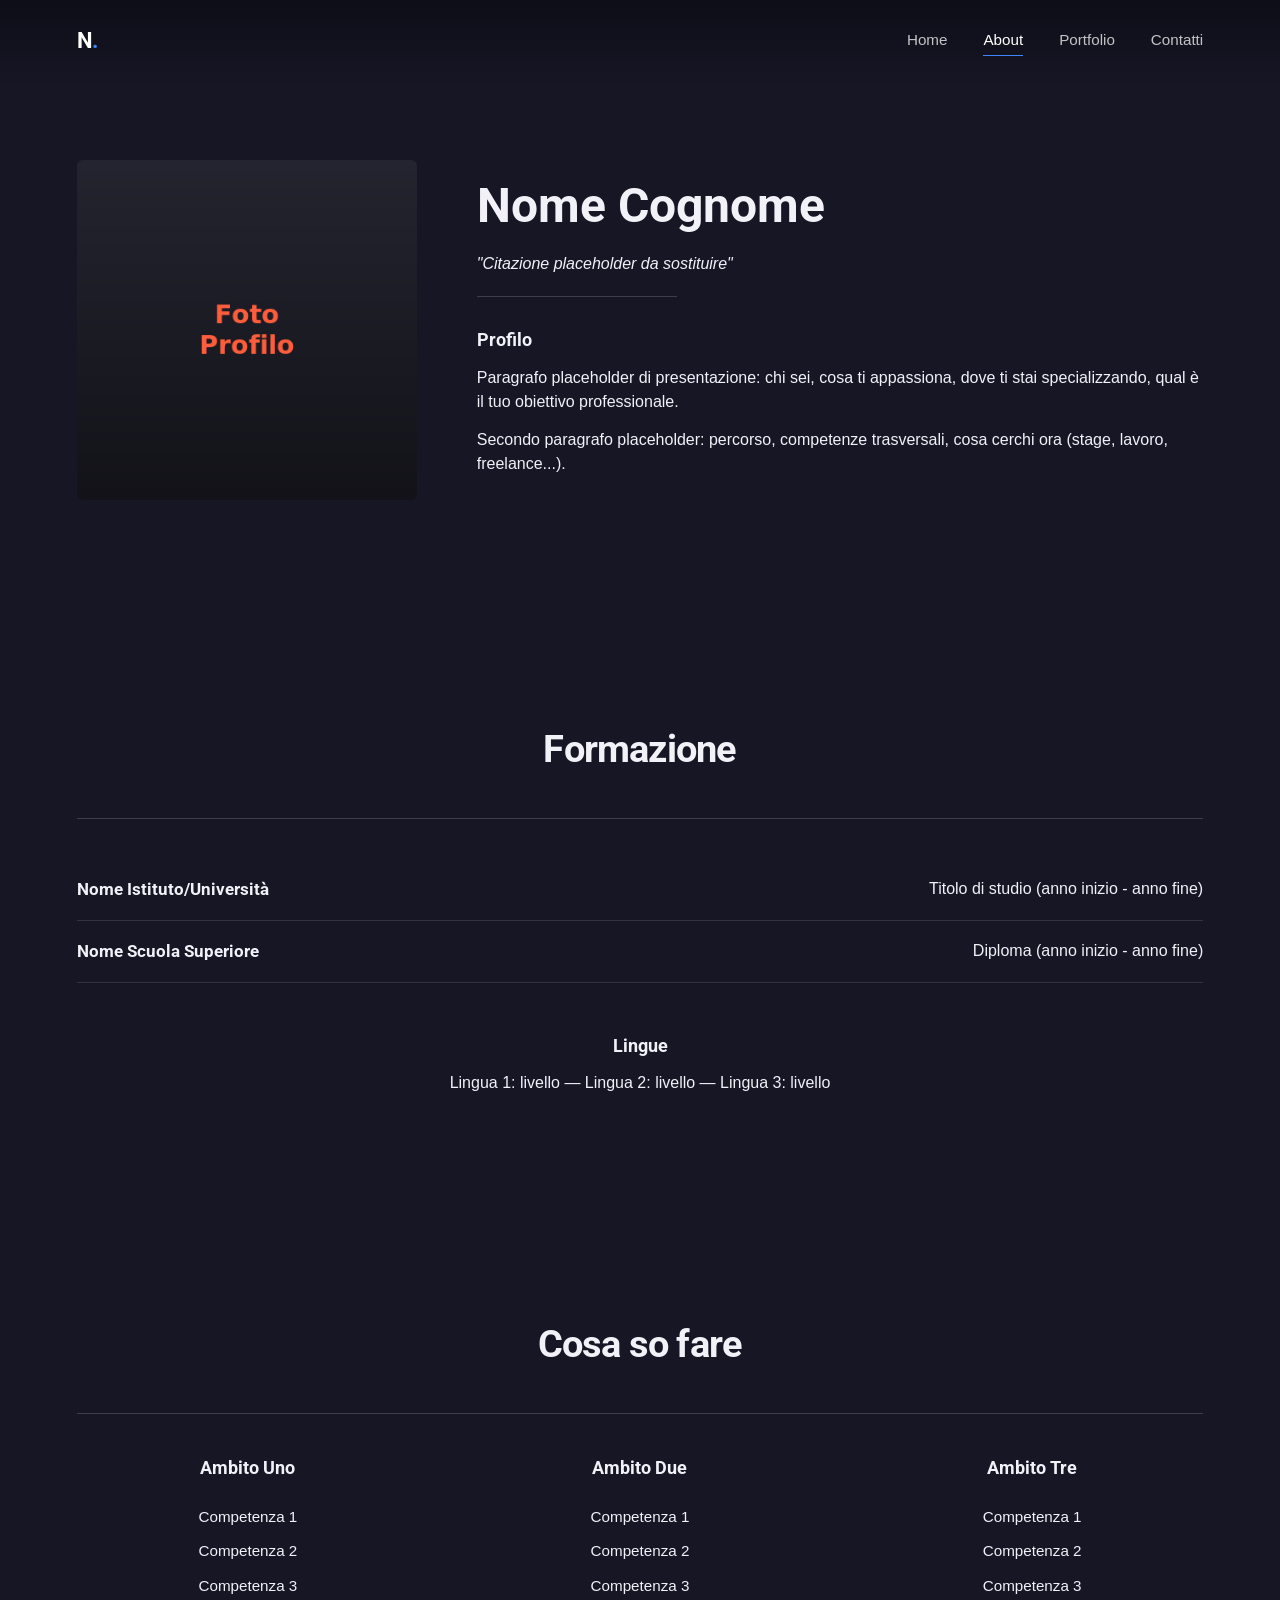
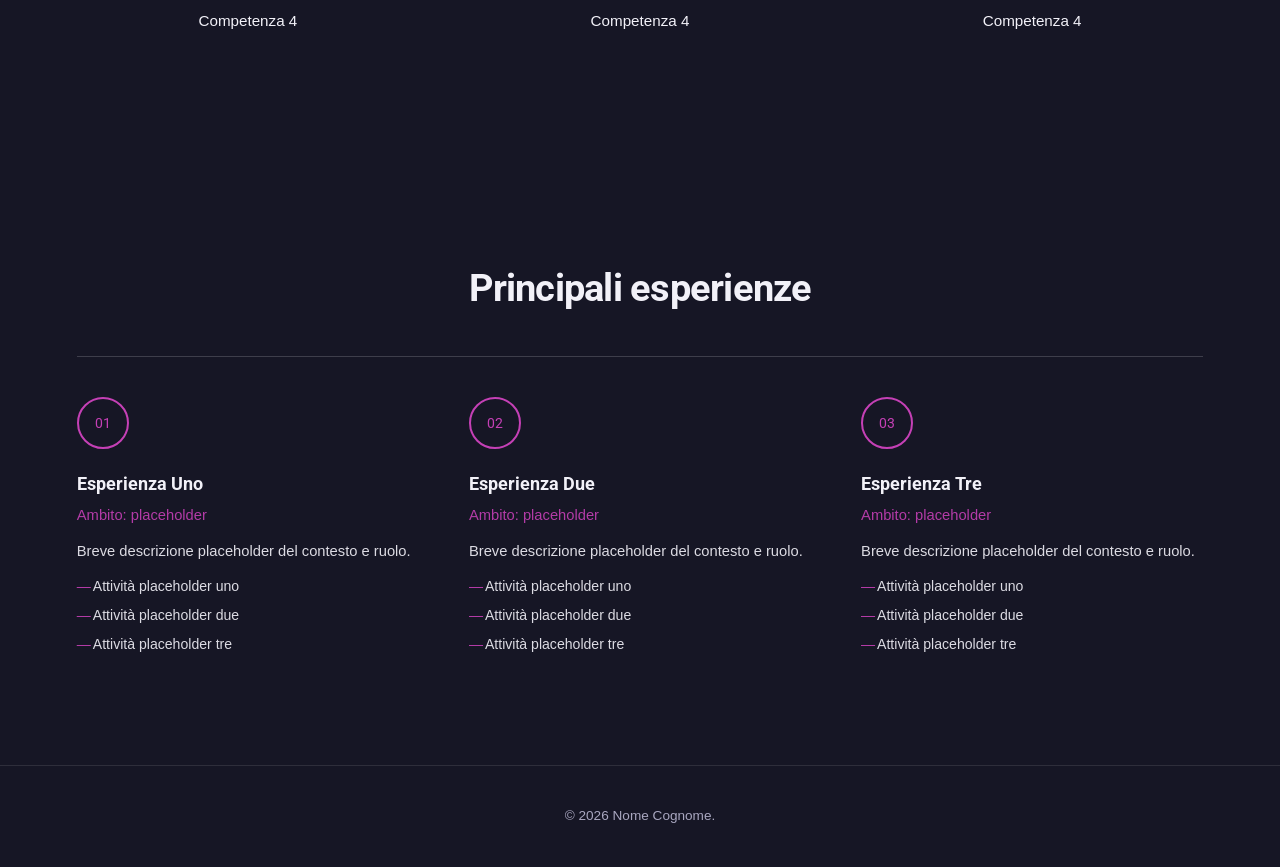
==== about.html @ b19d6dee "first commit" ====
<!DOCTYPE html>
<html lang="it">
<head>
  <meta charset="UTF-8">
  <meta name="viewport" content="width=device-width, initial-scale=1.0">
  <title>About — Nome Cognome</title>
  <meta name="description" content="Chi sono: profilo, formazione, esperienze.">
  <link rel="preconnect" href="https://fonts.googleapis.com">
  <link rel="preconnect" href="https://fonts.gstatic.com" crossorigin>
  <link href="https://fonts.googleapis.com/css2?family=Roboto:wght@400;500;700;900&display=swap" rel="stylesheet">
  <link rel="stylesheet" href="css/style.css">
</head>
<body>


  <header class="site-header">
    <a href="index.html" class="logo">N<span class="accent">.</span></a>
    <nav class="nav" id="site-nav">
      <a href="index.html">Home</a>
      <a href="about.html" class="is-current">About</a>
      <a href="portfolio.html">Portfolio</a>
      <a href="contatti.html">Contatti</a>
    </nav>
    <button class="nav-toggle" aria-label="Apri menu" aria-expanded="false" aria-controls="site-nav">
      <span></span><span></span><span></span>
    </button>
  </header>

  <main>

    <!-- PROFILO — blocco pieno viola #49498f -->
    <section class="row-block row-about" style="padding-top:160px;">
      <div class="about-hero-grid">
        <div class="about-hero-media" data-reveal>
          <img src="assets/img/profile-placeholder.jpg" alt="Foto profilo placeholder">
        </div>
        <div class="about-hero-text">
          <h1 data-reveal>Nome Cognome</h1>
          <p class="about-quote" data-reveal>"Citazione placeholder da sostituire"</p>
          <div class="row-divider" style="max-width:200px;margin:20px 0 30px;"></div>

          <h3 data-reveal>Profilo</h3>
          <p data-reveal>
            Paragrafo placeholder di presentazione: chi sei, cosa ti appassiona, dove ti stai
            specializzando, qual è il tuo obiettivo professionale.
          </p>
          <p data-reveal>
            Secondo paragrafo placeholder: percorso, competenze trasversali, cosa cerchi ora
            (stage, lavoro, freelance...).
          </p>
        </div>
      </div>
    </section>

    <!-- FORMAZIONE + LINGUE — blocco pieno bianco -->
    <section class="row-block row-light">
      <div class="row-inner">
        <div class="section-head">
          <h2 data-reveal>Formazione</h2>
        </div>
        <div class="row-divider center"></div>

        <ul class="edu-list" data-reveal>
          <li>
            <strong>Nome Istituto/Università</strong>
            <span>Titolo di studio (anno inizio - anno fine)</span>
          </li>
          <li>
            <strong>Nome Scuola Superiore</strong>
            <span>Diploma (anno inizio - anno fine)</span>
          </li>
        </ul>

        <h3 class="lingue-title" data-reveal>Lingue</h3>
        <p class="lingue-text" data-reveal>
          Lingua 1: livello — Lingua 2: livello — Lingua 3: livello
        </p>
      </div>
    </section>

    <!-- SKILLS — blocco pieno bianco -->
    <section class="row-block row-light" id="skills">
      <div class="row-inner">
        <div class="section-head">
          <h2 data-reveal>Cosa so fare</h2>
        </div>
        <div class="row-divider center"></div>

        <div class="skills-grid">
          <div class="skill-block" data-reveal>
            <h3>Ambito Uno</h3>
            <ul class="skill-tags">
              <li>Competenza 1</li>
              <li>Competenza 2</li>
              <li>Competenza 3</li>
              <li>Competenza 4</li>
            </ul>
          </div>
          <div class="skill-block" data-reveal>
            <h3>Ambito Due</h3>
            <ul class="skill-tags">
              <li>Competenza 1</li>
              <li>Competenza 2</li>
              <li>Competenza 3</li>
              <li>Competenza 4</li>
            </ul>
          </div>
          <div class="skill-block" data-reveal>
            <h3>Ambito Tre</h3>
            <ul class="skill-tags">
              <li>Competenza 1</li>
              <li>Competenza 2</li>
              <li>Competenza 3</li>
              <li>Competenza 4</li>
            </ul>
          </div>
        </div>
      </div>
    </section>

    <!-- ESPERIENZE — blocco pieno scuro #1f1f21 -->
    <section class="row-block row-dark">
      <div class="row-inner">
        <div class="section-head">
          <h2 data-reveal>Principali esperienze</h2>
        </div>
        <div class="row-divider center"></div>

        <div class="experience-grid">
          <div class="experience-block" data-reveal>
            <div class="icon-circle" aria-hidden="true">01</div>
            <h3>Esperienza Uno</h3>
            <p class="experience-scope">Ambito: placeholder</p>
            <p>Breve descrizione placeholder del contesto e ruolo.</p>
            <ul class="experience-list">
              <li>Attività placeholder uno</li>
              <li>Attività placeholder due</li>
              <li>Attività placeholder tre</li>
            </ul>
          </div>
          <div class="experience-block" data-reveal>
            <div class="icon-circle" aria-hidden="true">02</div>
            <h3>Esperienza Due</h3>
            <p class="experience-scope">Ambito: placeholder</p>
            <p>Breve descrizione placeholder del contesto e ruolo.</p>
            <ul class="experience-list">
              <li>Attività placeholder uno</li>
              <li>Attività placeholder due</li>
              <li>Attività placeholder tre</li>
            </ul>
          </div>
          <div class="experience-block" data-reveal>
            <div class="icon-circle" aria-hidden="true">03</div>
            <h3>Esperienza Tre</h3>
            <p class="experience-scope">Ambito: placeholder</p>
            <p>Breve descrizione placeholder del contesto e ruolo.</p>
            <ul class="experience-list">
              <li>Attività placeholder uno</li>
              <li>Attività placeholder due</li>
              <li>Attività placeholder tre</li>
            </ul>
          </div>
        </div>
      </div>
    </section>

  </main>

  <footer class="site-footer">
    <div class="row-inner">
      <p>&copy; <span id="year"></span> Nome Cognome.</p>
    </div>
  </footer>

  <script src="js/script.js"></script>
</body>
</html>
---- css/style.css ----
/* ---------- Reset & base ---------- */
*, *::before, *::after { box-sizing: border-box; margin: 0; padding: 0; }

:root {
  /* palette base del sito: 1 sfondo + 2 colori di evidenziazione */
  --bg: #161625;
  --accent: #3c85ff;    /* evidenziazione 1 — blu */
  --accent-2: #c540b6;  /* evidenziazione 2 — magenta */

  --text: #f2f1f8;
  --text-dim: #a9a7c0;

  --ff-head: 'Roboto', system-ui, sans-serif;
  --ff-body: 'Helvetica Neue', Helvetica, Arial, sans-serif;
}

html { scroll-behavior: smooth; }

body {
  background: var(--bg);
  color: var(--text);
  font-family: var(--ff-body);
  line-height: 1.5;
  overflow-x: hidden;
}

img { max-width: 100%; display: block; }
a { color: inherit; text-decoration: none; }
ul { list-style: none; }

.accent { color: var(--accent); }

/* ---------- Row blocks (full-bleed, sfondo unico) ---------- */
.row-block {
  width: 100%;
  padding: 110px 6vw;
}
.row-hero-block,
.row-light,
.row-dark,
.row-about,
.row-portfolio,
.row-contact {
  background: var(--bg);
  color: var(--text);
}
.row-portfolio { padding: 60px 3vw; }

@media (max-width: 700px) {
  .row-block { padding: 70px 6vw; }
}

.row-inner { max-width: 1180px; margin: 0 auto; }

/* thin full-width divider, like the original "Full Width Line" */
.row-divider {
  width: 100%;
  height: 1px;
  background: currentColor;
  opacity: .18;
  margin: 40px 0;
}
.row-divider.center { max-width: 1180px; margin-left: auto; margin-right: auto; }

/* ---------- Header ---------- */
.site-header {
  position: fixed;
  top: 0; left: 0; right: 0;
  display: flex;
  align-items: center;
  justify-content: space-between;
  padding: 24px 6vw;
  z-index: 100;
  background: linear-gradient(to bottom, rgba(0,0,0,.35), transparent);
}

.logo {
  font-family: var(--ff-head);
  font-size: 1.4rem;
  font-weight: 700;
  letter-spacing: -0.02em;
  color: #fff;
}

.nav { display: flex; gap: 36px; }
.nav a {
  font-size: .95rem;
  color: rgba(255,255,255,.75);
  position: relative;
  transition: color .25s ease;
}
.nav a::after {
  content: '';
  position: absolute;
  left: 0; bottom: -4px;
  width: 0; height: 1px;
  background: var(--accent);
  transition: width .25s ease;
}
.nav a:hover { color: #fff; }
.nav a:hover::after { width: 100%; }
.nav a.is-current { color: #fff; }
.nav a.is-current::after { width: 100%; }

.nav-toggle { display: none; flex-direction: column; gap: 5px; background: none; border: none; cursor: pointer; }
.nav-toggle span { width: 22px; height: 2px; background: #fff; }

@media (max-width: 780px) {
  .nav {
    display: none;
    position: fixed;
    top: 70px; right: 6vw;
    flex-direction: column;
    gap: 20px;
    background: var(--bg);
    border: 1px solid rgba(255,255,255,.15);
    border-radius: 10px;
    padding: 24px 32px;
  }
  .nav.is-open { display: flex; }
  .nav-toggle { display: flex; }
}

/* ---------- Cover particelle -> roll 3D -> atterra sulla hero ---------- */
.roll-stage { position: relative; height: 230vh; }
.roll-sticky {
  position: sticky;
  top: 0;
  height: 100vh;
  overflow: hidden;
  perspective: 1700px;
}
@media (prefers-reduced-motion: reduce) {
  .roll-stage { height: auto; }
  .roll-sticky { position: relative; height: auto; overflow: visible; }
  .roll-cover { display: none; }
  .roll-hero-landing { position: relative !important; opacity: 1 !important; }
}

.roll-cover, .roll-hero-landing {
  position: absolute;
  inset: 0;
  width: 100%;
  height: 100%;
}
.roll-cover {
  z-index: 2;
  background: var(--bg);
  transform-origin: top center;
  backface-visibility: hidden;
  will-change: transform, opacity;
}
.roll-hero-landing { z-index: 1; }

.particles-canvas {
  position: absolute;
  inset: 0;
  width: 100%;
  height: 100%;
}
.hero-particles-canvas {
  z-index: 0;
}

@font-face {
  font-family: 'UrbanSpray';
  src: url('../assets/fonts/urban_spray/URBAN-SPRAY.ttf') format('truetype');
  font-display: swap;
}

.cover-welcome {
  position: absolute;
  inset: 0;
  display: flex;
  flex-direction: column;
  align-items: center;
  justify-content: center;
  text-align: center;
  color: var(--text);
  pointer-events: none;
  opacity: 0;
  filter: blur(12px);
  will-change: opacity, filter, transform;
}
.cover-line1 {
  display: block;
  font-family: var(--ff-head);
  font-size: clamp(1.1rem, 2.4vw, 1.6rem);
  letter-spacing: .08em;
  text-transform: uppercase;
  color: var(--text-dim);
}
.cover-line2 {
  display: block;
  font-family: 'UrbanSpray', var(--ff-head), sans-serif;
  text-transform: uppercase;
  font-size: clamp(3.4rem, 10vw, 7.5rem);
  line-height: 1.6;
  letter-spacing: .02em;
  margin-top: -12px;
  color: var(--accent); /* fallback se background-clip:text non supportato */
}
@supports (background-clip: text) or (-webkit-background-clip: text) {
  .cover-line2 {
    background: linear-gradient(135deg, var(--accent), var(--accent-2));
    -webkit-background-clip: text;
    background-clip: text;
    color: transparent;
  }
}

/* ---------- Hero ---------- */
.hero {
  min-height: 90vh;
  height: 100%;
  display: flex;
  align-items: center;
  justify-content: center;
  text-align: center;
  position: relative;
}
.hero-inner {
  max-width: 900px;
  padding: 0 5%;
  position: relative;
  z-index: 1;
  pointer-events: none;
}

.hero-eyebrow {
  font-family: var(--ff-head);
  text-transform: uppercase;
  letter-spacing: .18em;
  font-size: .8rem;
  color: var(--accent);
  margin-bottom: 24px;
}

.hero h1 {
  font-family: var(--ff-head);
  font-size: clamp(2rem, 5.5vw, 4.2rem);
  line-height: 1.1;
  letter-spacing: -0.02em;
  font-weight: 700;
}

.hero-lead {
  margin-top: 24px;
  color: var(--text-dim);
  font-size: 1.1rem;
}

.hero-cta { margin-top: 40px; display: flex; gap: 18px; flex-wrap: wrap; justify-content: center; }

.btn {
  padding: 15px 28px;
  border: 2px solid currentColor;
  border-radius: 999px;
  font-size: .95rem;
  font-weight: 500;
  transition: background .25s ease, color .25s ease;
  display: inline-block;
}
.btn-primary {
  background: linear-gradient(135deg, var(--accent), var(--accent-2));
  border-color: transparent;
  color: #0d0d17;
}
.btn-primary:hover { background: transparent; border-color: var(--accent-2); color: var(--accent-2); }
.btn-ghost:hover { background: currentColor; }
.btn-ghost:hover { color: var(--bg); }

.hero-scroll {
  position: absolute;
  z-index: 1;
  pointer-events: none;
  bottom: 30px; left: 50%;
  transform: translateX(-50%);
  font-size: .75rem;
  color: var(--text-dim);
  text-transform: uppercase;
  letter-spacing: .15em;
  display: flex;
  flex-direction: column;
  align-items: center;
  gap: 10px;
}
.hero-scroll span {
  width: 1px; height: 40px;
  background: linear-gradient(to bottom, var(--accent), transparent);
  display: block;
}

/* ---------- Section head ---------- */
.section-head {
  display: flex;
  align-items: baseline;
  justify-content: center;
  gap: 18px;
  margin-bottom: 20px;
  text-align: center;
}
.section-num {
  font-family: var(--ff-head);
  color: var(--accent);
  font-size: .9rem;
}
.section-head h2 {
  font-family: var(--ff-head);
  font-size: clamp(1.6rem, 4vw, 2.4rem);
  letter-spacing: -0.02em;
}

/* ---------- Outline icon (nectar_icon border-basic) ---------- */
.icon-circle {
  width: 52px; height: 52px;
  border: 2px solid var(--accent-2);
  color: var(--accent-2);
  border-radius: 50%;
  display: flex;
  align-items: center;
  justify-content: center;
  font-family: var(--ff-head);
  font-size: .9rem;
  margin: 0 auto 22px;
}
.col-left .icon-circle { margin-left: 0; }

/* ---------- Services (flat, no cards) ---------- */
.services-tools {
  text-align: center;
  font-size: .95rem;
  margin-bottom: 60px;
}
.services-tools-label {
  display: block;
  font-family: var(--ff-head);
  text-transform: uppercase;
  letter-spacing: .12em;
  font-size: .8rem;
  margin-bottom: 10px;
  color: inherit;
}

.services-grid {
  display: grid;
  grid-template-columns: repeat(3, 1fr);
  gap: 50px;
  text-align: center;
  max-width: 1180px;
  margin: 0 auto;
}
@media (max-width: 800px) {
  .services-grid { grid-template-columns: 1fr; gap: 60px; }
}
.service-block h3 {
  font-family: var(--ff-head);
  margin-bottom: 16px;
  font-size: 1.15rem;
}
.service-block p { font-size: .95rem; }

/* ---------- Work / Portfolio ---------- */
.work-filters {
  display: flex;
  gap: 10px;
  justify-content: center;
  flex-wrap: wrap;
  margin-bottom: 30px;
  padding: 0 3vw;
}
.filter-btn {
  background: none;
  border: 1px solid rgba(255,255,255,.4);
  color: inherit;
  padding: 9px 20px;
  border-radius: 999px;
  cursor: pointer;
  font-size: .85rem;
  transition: all .2s ease;
}
.filter-btn:hover { border-color: #fff; }
.filter-btn.is-active { background: var(--accent); border-color: var(--accent); color: var(--bg); }

.work-grid {
  display: grid;
  grid-template-columns: repeat(auto-fit, minmax(280px, 1fr));
  gap: 3px;
}
.row-light .work-grid { gap: 24px; max-width: 1180px; margin: 0 auto; }

.work-card { position: relative; overflow: hidden; }
.work-card.is-hidden { display: none; }

.work-media { aspect-ratio: 4/3; overflow: hidden; background: rgba(0,0,0,.2); }
.work-media img { width: 100%; height: 100%; object-fit: cover; transition: transform .5s ease; }
.work-card:hover .work-media img { transform: scale(1.08); }

.work-body { padding: 18px 4px; }
.row-light .work-body { padding: 18px 0; }
.work-tags { display: flex; gap: 8px; flex-wrap: wrap; margin-bottom: 10px; }
.work-tags span {
  font-size: .72rem;
  text-transform: uppercase;
  letter-spacing: .05em;
  opacity: .75;
}
.work-body h3 { font-family: var(--ff-head); font-size: 1.1rem; margin-bottom: 6px; }
.work-body p { font-size: .9rem; }

.work-more { text-align: center; margin-top: 20px; }

/* ---------- Contact CTA (home) ---------- */
.contact-cta-inner { text-align: center; }
.contact-cta-grid {
  display: grid;
  grid-template-columns: repeat(2, 1fr);
  gap: 50px;
  max-width: 700px;
  margin: 50px auto 0;
  text-align: center;
}
@media (max-width: 600px) {
  .contact-cta-grid { grid-template-columns: 1fr; }
}
.contact-cta-grid h3 { font-family: var(--ff-head); margin-bottom: 10px; font-size: 1.1rem; }
.contact-cta-grid a, .contact-cta-grid p { font-size: .95rem; }

/* ---------- About page ---------- */
.about-hero-grid {
  display: grid;
  grid-template-columns: 340px 1fr;
  gap: 60px;
  align-items: center;
  max-width: 1180px;
  margin: 0 auto;
}
@media (max-width: 800px) {
  .about-hero-grid { grid-template-columns: 1fr; }
}
.about-hero-media img { border-radius: 6px; aspect-ratio: 1/1; object-fit: cover; }
.about-hero-text h1 { font-family: var(--ff-head); font-size: clamp(2rem, 5vw, 3rem); margin-bottom: 10px; }
.about-quote { font-style: italic; opacity: .85; margin-bottom: 10px; }
.about-hero-text h3 { font-family: var(--ff-head); font-size: 1.1rem; margin: 26px 0 12px; }
.about-hero-text p { margin-bottom: 14px; opacity: .9; }

/* ---------- Formazione / Lingue ---------- */
.edu-list {
  display: flex;
  flex-direction: column;
  gap: 0;
  max-width: 1180px;
  margin: 0 auto 50px;
}
.edu-list li {
  display: flex;
  justify-content: space-between;
  flex-wrap: wrap;
  gap: 8px;
  padding: 18px 0;
  border-bottom: 1px solid rgba(255,255,255,.12);
}
.edu-list li strong { font-family: var(--ff-head); font-size: 1.05rem; }

.lingue-title { font-family: var(--ff-head); font-size: 1.1rem; margin-bottom: 12px; text-align: center; }
.lingue-text { text-align: center; }

/* ---------- Skills (flat) ---------- */
.skills-grid {
  display: grid;
  grid-template-columns: repeat(3, 1fr);
  gap: 50px;
  text-align: center;
  max-width: 1180px;
  margin: 0 auto;
}
@media (max-width: 800px) {
  .skills-grid { grid-template-columns: 1fr; gap: 60px; }
}
.skill-block h3 { font-family: var(--ff-head); margin-bottom: 18px; font-size: 1.15rem; }
.skill-tags li { padding: 6px 0; font-size: .95rem; }

/* ---------- Experience (flat, left aligned columns) ---------- */
.experience-grid {
  display: grid;
  grid-template-columns: repeat(3, 1fr);
  gap: 50px;
  max-width: 1180px;
  margin: 0 auto;
}
@media (max-width: 800px) {
  .experience-grid { grid-template-columns: 1fr; }
}
.experience-block .icon-circle { margin: 0 0 22px; }
.experience-block h3 { font-family: var(--ff-head); font-size: 1.1rem; margin-bottom: 6px; }
.experience-scope { color: var(--accent-2); font-size: .85rem; margin-bottom: 14px; }
.experience-block > p { font-size: .92rem; margin-bottom: 14px; opacity: .9; }
.experience-list { display: flex; flex-direction: column; gap: 8px; }
.experience-list li {
  font-size: .88rem;
  padding-left: 16px;
  position: relative;
  opacity: .9;
}
.experience-list li::before { content: '—'; position: absolute; left: 0; color: var(--accent-2); }

/* ---------- Contact page ---------- */
.contact-page-grid {
  display: grid;
  grid-template-columns: 1fr 1fr;
  gap: 60px;
  align-items: center;
  max-width: 1180px;
  margin: 0 auto;
}
@media (max-width: 800px) {
  .contact-page-grid { grid-template-columns: 1fr; }
}
.map-placeholder {
  aspect-ratio: 4/3;
  border: 1px dashed rgba(255,255,255,.4);
  border-radius: 6px;
  display: flex;
  align-items: center;
  justify-content: center;
  font-size: .9rem;
  text-align: center;
  padding: 20px;
  opacity: .85;
}
.contact-eyebrow {
  font-style: italic;
  margin-bottom: 12px;
  opacity: .85;
}
.contact-page-info h2 { font-family: var(--ff-head); font-size: 1.6rem; margin-bottom: 10px; }
.contact-address { margin-bottom: 20px; opacity: .9; }
.contact-note { opacity: .85; }
.contact-links { margin-top: 24px; font-weight: 500; }
.contact-links a { border-bottom: 1px solid currentColor; padding-bottom: 2px; }

/* ---------- Footer / disclaimer ---------- */
.site-footer {
  background: var(--bg);
  color: var(--text-dim);
  text-align: center;
  padding: 40px 6vw;
  border-top: 1px solid rgba(255,255,255,.1);
}
.site-footer .row-inner { max-width: 640px; }
.site-footer p { font-size: .85rem; }

/* ---------- Reveal animation ---------- */
[data-reveal] {
  opacity: 0;
  transform: translateY(24px);
  transition: opacity .7s ease, transform .7s ease;
}
[data-reveal].is-visible {
  opacity: 1;
  transform: translateY(0);
}
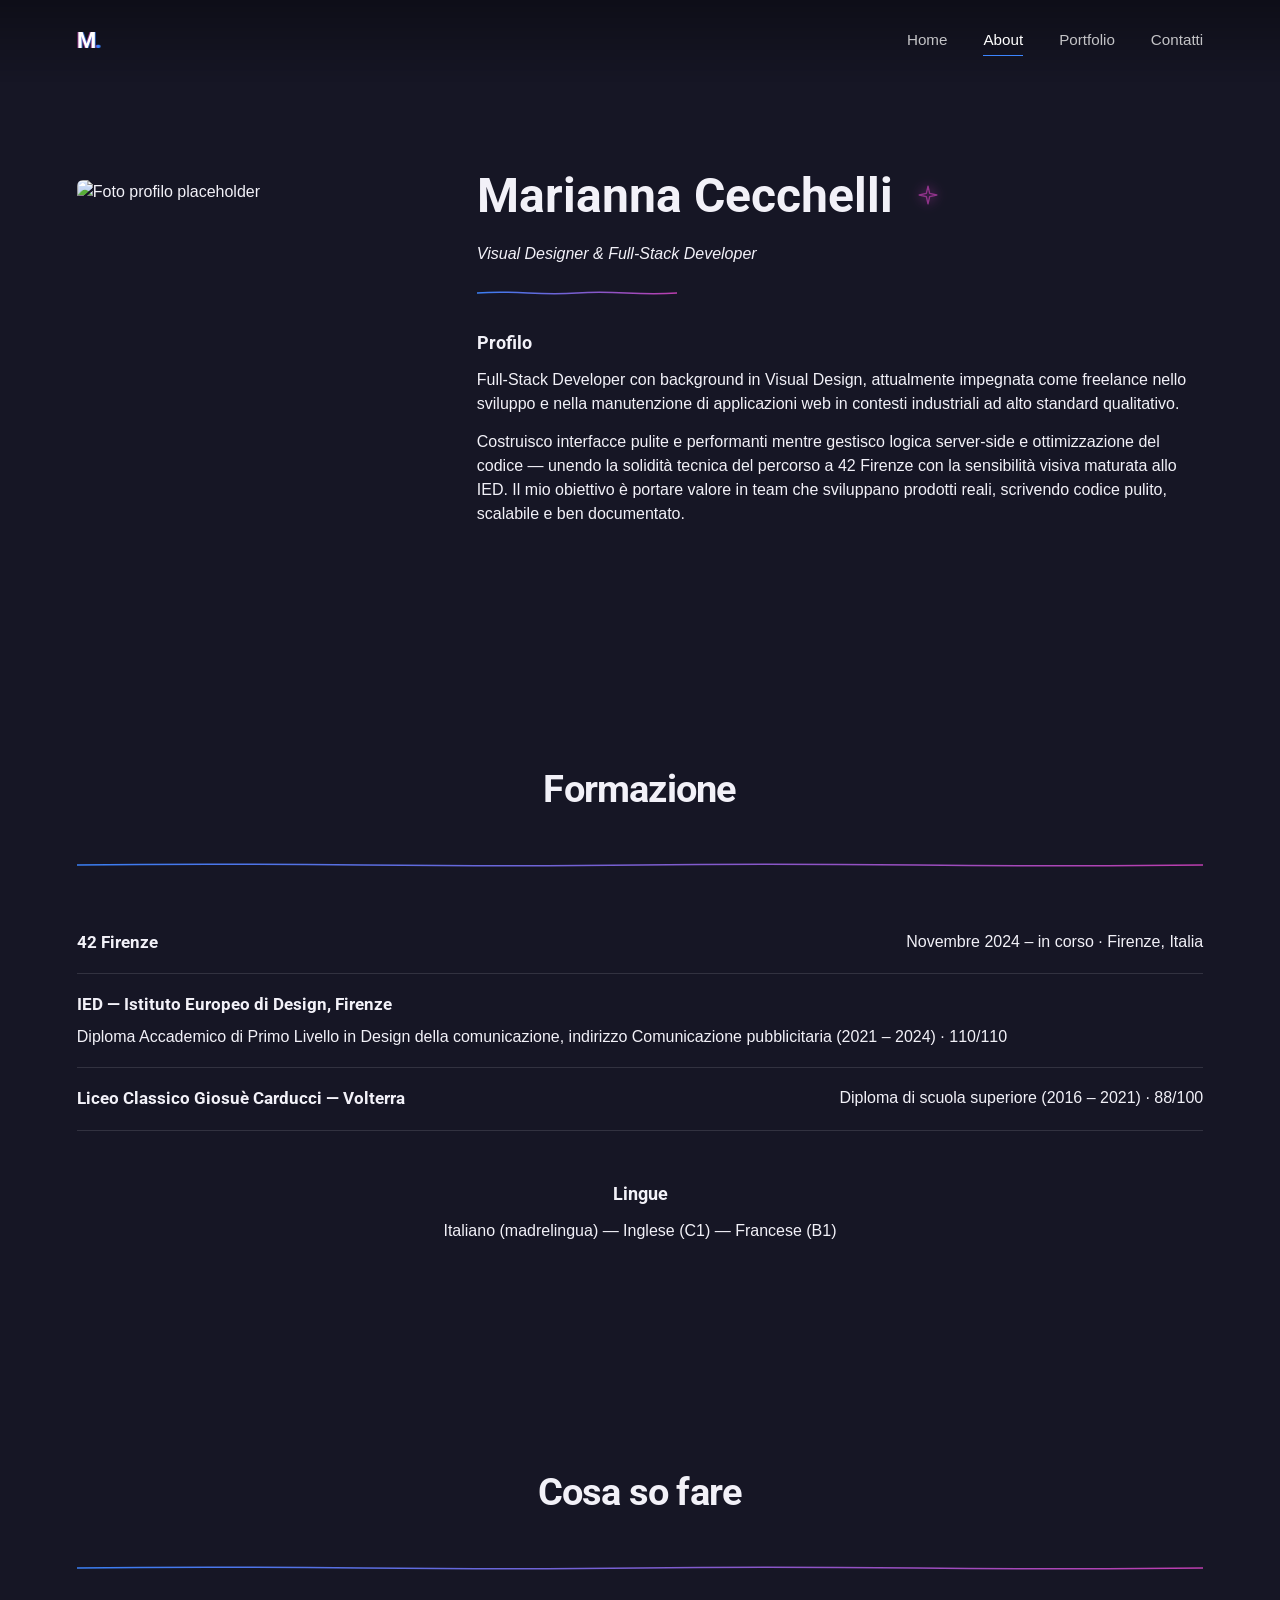
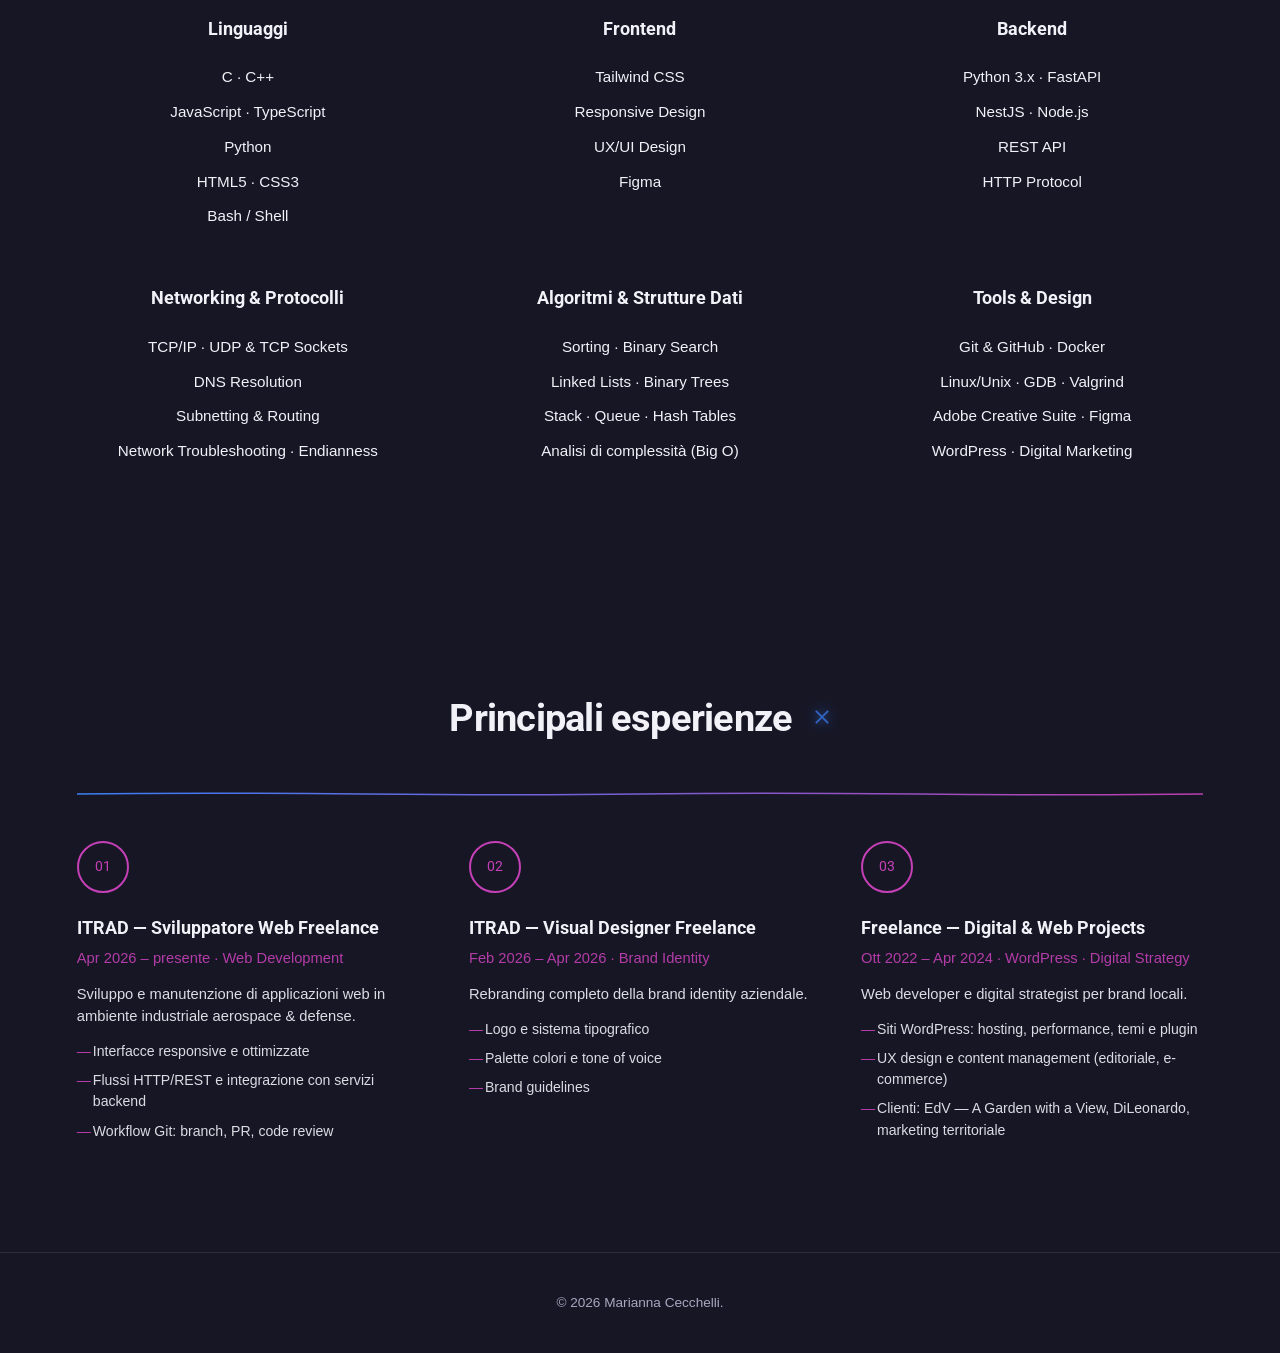
==== commit 5514d03e: "terminale in vacca" ====
--- a/about.html
+++ b/about.html
@@ -3,8 +3,8 @@
 <head>
   <meta charset="UTF-8">
   <meta name="viewport" content="width=device-width, initial-scale=1.0">
-  <title>About — Nome Cognome</title>
-  <meta name="description" content="Chi sono: profilo, formazione, esperienze.">
+  <title>About — Marianna Cecchelli</title>
+  <meta name="description" content="Marianna Cecchelli: profilo, formazione, competenze ed esperienze.">
   <link rel="preconnect" href="https://fonts.googleapis.com">
   <link rel="preconnect" href="https://fonts.gstatic.com" crossorigin>
   <link href="https://fonts.googleapis.com/css2?family=Roboto:wght@400;500;700;900&display=swap" rel="stylesheet">
@@ -14,7 +14,7 @@
 
 
   <header class="site-header">
-    <a href="index.html" class="logo">N<span class="accent">.</span></a>
+    <a href="index.html" class="logo neon-glitch">M<span class="accent">.</span></a>
     <nav class="nav" id="site-nav">
       <a href="index.html">Home</a>
       <a href="about.html" class="is-current">About</a>
@@ -35,18 +35,21 @@
           <img src="assets/img/profile-placeholder.jpg" alt="Foto profilo placeholder">
         </div>
         <div class="about-hero-text">
-          <h1 data-reveal>Nome Cognome</h1>
-          <p class="about-quote" data-reveal>"Citazione placeholder da sostituire"</p>
-          <div class="row-divider" style="max-width:200px;margin:20px 0 30px;"></div>
+          <h1 data-reveal>Marianna Cecchelli <svg class="doodle-inline doodle-star doodle-pink" viewBox="0 0 40 40" aria-hidden="true"><path d="M20 4 L23 17 L36 20 L23 23 L20 36 L17 23 L4 20 L17 17 Z" fill="none" stroke="currentColor" stroke-width="2.5" stroke-linejoin="round"/></svg></h1>
+          <p class="about-quote" data-reveal>Visual Designer &amp; Full-Stack Developer</p>
+          <div class="row-divider drip" style="max-width:200px;margin:20px 0 30px;"></div>
 
           <h3 data-reveal>Profilo</h3>
           <p data-reveal>
-            Paragrafo placeholder di presentazione: chi sei, cosa ti appassiona, dove ti stai
-            specializzando, qual è il tuo obiettivo professionale.
+            Full-Stack Developer con background in Visual Design, attualmente impegnata come
+            freelance nello sviluppo e nella manutenzione di applicazioni web in contesti
+            industriali ad alto standard qualitativo.
           </p>
           <p data-reveal>
-            Secondo paragrafo placeholder: percorso, competenze trasversali, cosa cerchi ora
-            (stage, lavoro, freelance...).
+            Costruisco interfacce pulite e performanti mentre gestisco logica server-side e
+            ottimizzazione del codice — unendo la solidità tecnica del percorso a 42 Firenze
+            con la sensibilità visiva maturata allo IED. Il mio obiettivo è portare valore in
+            team che sviluppano prodotti reali, scrivendo codice pulito, scalabile e ben documentato.
           </p>
         </div>
       </div>
@@ -58,22 +61,26 @@
         <div class="section-head">
           <h2 data-reveal>Formazione</h2>
         </div>
-        <div class="row-divider center"></div>
+        <div class="row-divider center drip"></div>
 
         <ul class="edu-list" data-reveal>
           <li>
-            <strong>Nome Istituto/Università</strong>
-            <span>Titolo di studio (anno inizio - anno fine)</span>
+            <strong>42 Firenze</strong>
+            <span>Novembre 2024 – in corso · Firenze, Italia</span>
           </li>
           <li>
-            <strong>Nome Scuola Superiore</strong>
-            <span>Diploma (anno inizio - anno fine)</span>
+            <strong>IED — Istituto Europeo di Design, Firenze</strong>
+            <span>Diploma Accademico di Primo Livello in Design della comunicazione, indirizzo Comunicazione pubblicitaria (2021 – 2024) · 110/110</span>
+          </li>
+          <li>
+            <strong>Liceo Classico Giosuè Carducci — Volterra</strong>
+            <span>Diploma di scuola superiore (2016 – 2021) · 88/100</span>
           </li>
         </ul>
 
         <h3 class="lingue-title" data-reveal>Lingue</h3>
         <p class="lingue-text" data-reveal>
-          Lingua 1: livello — Lingua 2: livello — Lingua 3: livello
+          Italiano (madrelingua) — Inglese (C1) — Francese (B1)
         </p>
       </div>
     </section>
@@ -84,34 +91,62 @@
         <div class="section-head">
           <h2 data-reveal>Cosa so fare</h2>
         </div>
-        <div class="row-divider center"></div>
+        <div class="row-divider center drip"></div>
 
         <div class="skills-grid">
           <div class="skill-block" data-reveal>
-            <h3>Ambito Uno</h3>
-            <ul class="skill-tags">
-              <li>Competenza 1</li>
-              <li>Competenza 2</li>
-              <li>Competenza 3</li>
-              <li>Competenza 4</li>
-            </ul>
-          </div>
-          <div class="skill-block" data-reveal>
-            <h3>Ambito Due</h3>
-            <ul class="skill-tags">
-              <li>Competenza 1</li>
-              <li>Competenza 2</li>
-              <li>Competenza 3</li>
-              <li>Competenza 4</li>
-            </ul>
-          </div>
-          <div class="skill-block" data-reveal>
-            <h3>Ambito Tre</h3>
-            <ul class="skill-tags">
-              <li>Competenza 1</li>
-              <li>Competenza 2</li>
-              <li>Competenza 3</li>
-              <li>Competenza 4</li>
+            <h3>Linguaggi</h3>
+            <ul class="skill-tags">
+              <li>C · C++</li>
+              <li>JavaScript · TypeScript</li>
+              <li>Python</li>
+              <li>HTML5 · CSS3</li>
+              <li>Bash / Shell</li>
+            </ul>
+          </div>
+          <div class="skill-block" data-reveal>
+            <h3>Frontend</h3>
+            <ul class="skill-tags">
+              <li>Tailwind CSS</li>
+              <li>Responsive Design</li>
+              <li>UX/UI Design</li>
+              <li>Figma</li>
+            </ul>
+          </div>
+          <div class="skill-block" data-reveal>
+            <h3>Backend</h3>
+            <ul class="skill-tags">
+              <li>Python 3.x · FastAPI</li>
+              <li>NestJS · Node.js</li>
+              <li>REST API</li>
+              <li>HTTP Protocol</li>
+            </ul>
+          </div>
+          <div class="skill-block" data-reveal>
+            <h3>Networking &amp; Protocolli</h3>
+            <ul class="skill-tags">
+              <li>TCP/IP · UDP &amp; TCP Sockets</li>
+              <li>DNS Resolution</li>
+              <li>Subnetting &amp; Routing</li>
+              <li>Network Troubleshooting · Endianness</li>
+            </ul>
+          </div>
+          <div class="skill-block" data-reveal>
+            <h3>Algoritmi &amp; Strutture Dati</h3>
+            <ul class="skill-tags">
+              <li>Sorting · Binary Search</li>
+              <li>Linked Lists · Binary Trees</li>
+              <li>Stack · Queue · Hash Tables</li>
+              <li>Analisi di complessità (Big O)</li>
+            </ul>
+          </div>
+          <div class="skill-block" data-reveal>
+            <h3>Tools &amp; Design</h3>
+            <ul class="skill-tags">
+              <li>Git &amp; GitHub · Docker</li>
+              <li>Linux/Unix · GDB · Valgrind</li>
+              <li>Adobe Creative Suite · Figma</li>
+              <li>WordPress · Digital Marketing</li>
             </ul>
           </div>
         </div>
@@ -122,42 +157,42 @@
     <section class="row-block row-dark">
       <div class="row-inner">
         <div class="section-head">
-          <h2 data-reveal>Principali esperienze</h2>
-        </div>
-        <div class="row-divider center"></div>
+          <h2 data-reveal>Principali esperienze <svg class="doodle-inline doodle-x doodle-blue" viewBox="0 0 32 32" aria-hidden="true"><path d="M6 6 L26 26 M26 6 L6 26" stroke="currentColor" stroke-width="3.5" stroke-linecap="round" fill="none"/></svg></h2>
+        </div>
+        <div class="row-divider center drip"></div>
 
         <div class="experience-grid">
           <div class="experience-block" data-reveal>
             <div class="icon-circle" aria-hidden="true">01</div>
-            <h3>Esperienza Uno</h3>
-            <p class="experience-scope">Ambito: placeholder</p>
-            <p>Breve descrizione placeholder del contesto e ruolo.</p>
+            <h3>ITRAD — Sviluppatore Web Freelance</h3>
+            <p class="experience-scope">Apr 2026 – presente · Web Development</p>
+            <p>Sviluppo e manutenzione di applicazioni web in ambiente industriale aerospace &amp; defense.</p>
             <ul class="experience-list">
-              <li>Attività placeholder uno</li>
-              <li>Attività placeholder due</li>
-              <li>Attività placeholder tre</li>
+              <li>Interfacce responsive e ottimizzate</li>
+              <li>Flussi HTTP/REST e integrazione con servizi backend</li>
+              <li>Workflow Git: branch, PR, code review</li>
             </ul>
           </div>
           <div class="experience-block" data-reveal>
             <div class="icon-circle" aria-hidden="true">02</div>
-            <h3>Esperienza Due</h3>
-            <p class="experience-scope">Ambito: placeholder</p>
-            <p>Breve descrizione placeholder del contesto e ruolo.</p>
+            <h3>ITRAD — Visual Designer Freelance</h3>
+            <p class="experience-scope">Feb 2026 – Apr 2026 · Brand Identity</p>
+            <p>Rebranding completo della brand identity aziendale.</p>
             <ul class="experience-list">
-              <li>Attività placeholder uno</li>
-              <li>Attività placeholder due</li>
-              <li>Attività placeholder tre</li>
+              <li>Logo e sistema tipografico</li>
+              <li>Palette colori e tone of voice</li>
+              <li>Brand guidelines</li>
             </ul>
           </div>
           <div class="experience-block" data-reveal>
             <div class="icon-circle" aria-hidden="true">03</div>
-            <h3>Esperienza Tre</h3>
-            <p class="experience-scope">Ambito: placeholder</p>
-            <p>Breve descrizione placeholder del contesto e ruolo.</p>
+            <h3>Freelance — Digital &amp; Web Projects</h3>
+            <p class="experience-scope">Ott 2022 – Apr 2024 · WordPress · Digital Strategy</p>
+            <p>Web developer e digital strategist per brand locali.</p>
             <ul class="experience-list">
-              <li>Attività placeholder uno</li>
-              <li>Attività placeholder due</li>
-              <li>Attività placeholder tre</li>
+              <li>Siti WordPress: hosting, performance, temi e plugin</li>
+              <li>UX design e content management (editoriale, e-commerce)</li>
+              <li>Clienti: EdV — A Garden with a View, DiLeonardo, marketing territoriale</li>
             </ul>
           </div>
         </div>
@@ -168,7 +203,7 @@
 
   <footer class="site-footer">
     <div class="row-inner">
-      <p>&copy; <span id="year"></span> Nome Cognome.</p>
+      <p>&copy; <span id="year"></span> Marianna Cecchelli.</p>
     </div>
   </footer>
 
--- a/css/style.css
+++ b/css/style.css
@@ -342,23 +342,50 @@
   color: inherit;
 }
 
+/* ---------- Servizi: collage graffito (2 schede, leggermente ruotate) ---------- */
 .services-grid {
-  display: grid;
-  grid-template-columns: repeat(3, 1fr);
-  gap: 50px;
-  text-align: center;
-  max-width: 1180px;
+  display: flex;
+  flex-wrap: wrap;
+  justify-content: center;
+  gap: 46px 40px;
+  text-align: left;
+  max-width: 900px;
   margin: 0 auto;
 }
+.service-block {
+  flex: 1 1 320px;
+  max-width: 400px;
+  background: rgba(242, 241, 248, .04);
+  border: 1px solid rgba(242, 241, 248, .14);
+  padding: 30px 28px 26px;
+  transition: transform .25s ease;
+}
+.service-block:nth-child(1) { transform: rotate(-1.6deg); }
+.service-block:nth-child(2) { transform: rotate(1.4deg); margin-top: 22px; }
+.service-block:hover { transform: rotate(0deg) translateY(-3px); }
+.service-tag {
+  display: inline-block;
+  font-family: var(--ff-head);
+  font-weight: 700;
+  font-size: .68rem;
+  text-transform: uppercase;
+  letter-spacing: .08em;
+  color: var(--bg);
+  background: var(--accent-2);
+  padding: 3px 10px;
+  transform: rotate(-2deg);
+}
+.service-block:nth-child(2) .service-tag { background: var(--accent); transform: rotate(1.5deg); }
+.service-block h3 {
+  font-family: var(--ff-head);
+  margin: 16px 0 12px;
+  font-size: 1.15rem;
+}
+.service-block p { font-size: .95rem; }
 @media (max-width: 800px) {
-  .services-grid { grid-template-columns: 1fr; gap: 60px; }
-}
-.service-block h3 {
-  font-family: var(--ff-head);
-  margin-bottom: 16px;
-  font-size: 1.15rem;
-}
-.service-block p { font-size: .95rem; }
+  .service-block:nth-child(1),
+  .service-block:nth-child(2) { transform: none; margin-top: 0; }
+}
 
 /* ---------- Work / Portfolio ---------- */
 .work-filters {
@@ -560,3 +587,103 @@
   opacity: 1;
   transform: translateY(0);
 }
+
+/* ============================================================
+   GRAFFITI NEON LAYER — accenti spray rosa/blu (stile organico)
+   ============================================================ */
+
+/* ---------- Glitch cromatico neon (logo + hero) ---------- */
+.neon-glitch {
+  display: inline-block;
+  position: relative;
+  text-shadow:
+    0.045em 0 rgba(60, 133, 255, .65),
+    -0.045em 0 rgba(197, 64, 182, .65);
+  animation: glitch-flicker 7s infinite;
+}
+@keyframes glitch-flicker {
+  0%, 90%, 100% {
+    transform: none;
+    text-shadow: 0.045em 0 rgba(60,133,255,.65), -0.045em 0 rgba(197,64,182,.65);
+  }
+  91% {
+    transform: translateX(-3px) skewX(-4deg);
+    text-shadow: 0.14em 0 rgba(60,133,255,.9), -0.14em 0 rgba(197,64,182,.9);
+  }
+  92.5% {
+    transform: translateX(3px) skewX(3deg);
+    text-shadow: -0.1em 0.04em rgba(60,133,255,.85), 0.1em -0.04em rgba(197,64,182,.85);
+  }
+  94% {
+    transform: translateX(-1px);
+    text-shadow: 0.08em 0 rgba(60,133,255,.8), -0.08em 0 rgba(197,64,182,.8);
+  }
+  95.5% { transform: none; }
+}
+@media (prefers-reduced-motion: reduce) {
+  .neon-glitch { animation: none; }
+}
+
+/* ---------- Divisori: linea netta stile graffito (tag underline) ---------- */
+.row-divider.drip {
+  height: 14px;
+  opacity: .95;
+  background: url("data:image/svg+xml,<svg xmlns='http://www.w3.org/2000/svg' viewBox='0 0 1180 14' preserveAspectRatio='none'><defs><linearGradient id='g' x1='0' y1='0' x2='1' y2='0'><stop offset='0' stop-color='%233c85ff'/><stop offset='1' stop-color='%23c540b6'/></linearGradient></defs><path d='M0 7 C 250 4, 350 10, 590 7 C 830 4, 930 10, 1180 7' stroke='url(%23g)' stroke-width='1.5' fill='none' stroke-linecap='round'/></svg>") no-repeat center / 100% 14px;
+}
+
+/* ---------- Doodle a mano (scarabocchi neon ai margini) ---------- */
+.doodle {
+  position: absolute;
+  pointer-events: none;
+  opacity: .55;
+  filter: drop-shadow(0 0 6px currentColor);
+  z-index: 1;
+}
+.doodle-inline {
+  position: static;
+  display: inline-block;
+  vertical-align: middle;
+  margin-left: 12px;
+  margin-top: -8px;
+  pointer-events: none;
+  opacity: .7;
+  filter: drop-shadow(0 0 6px currentColor);
+}
+.doodle-blue { color: var(--accent); }
+.doodle-pink { color: var(--accent-2); }
+.doodle-star { width: 34px; }
+.doodle-x { width: 26px; }
+.doodle-inline.doodle-star { width: 22px; }
+.doodle-inline.doodle-x { width: 18px; }
+.work-filters { position: relative; }
+@media (max-width: 700px) {
+  .doodle { display: none; }
+}
+
+/* ---------- Hover spray sulle card portfolio ---------- */
+.work-media { position: relative; }
+.work-media::after {
+  content: '';
+  position: absolute;
+  inset: 0;
+  pointer-events: none;
+  mix-blend-mode: screen;
+  background:
+    radial-gradient(circle at 18% 82%, rgba(197, 64, 182, .55), transparent 42%),
+    radial-gradient(circle at 78% 16%, rgba(60, 133, 255, .5), transparent 46%),
+    radial-gradient(circle at 62% 72%, rgba(197, 64, 182, .3), transparent 28%),
+    radial-gradient(circle at 30% 24%, rgba(60, 133, 255, .25), transparent 24%);
+  opacity: 0;
+  transform: scale(1.15);
+  transition: opacity .45s ease, transform .6s ease;
+}
+.work-card:hover .work-media::after {
+  opacity: 1;
+  transform: scale(1);
+}
+.work-body h3 { transition: text-shadow .3s ease; }
+.work-card:hover .work-body h3 {
+  text-shadow:
+    0 0 10px rgba(197, 64, 182, .8),
+    0 0 22px rgba(60, 133, 255, .55);
+}
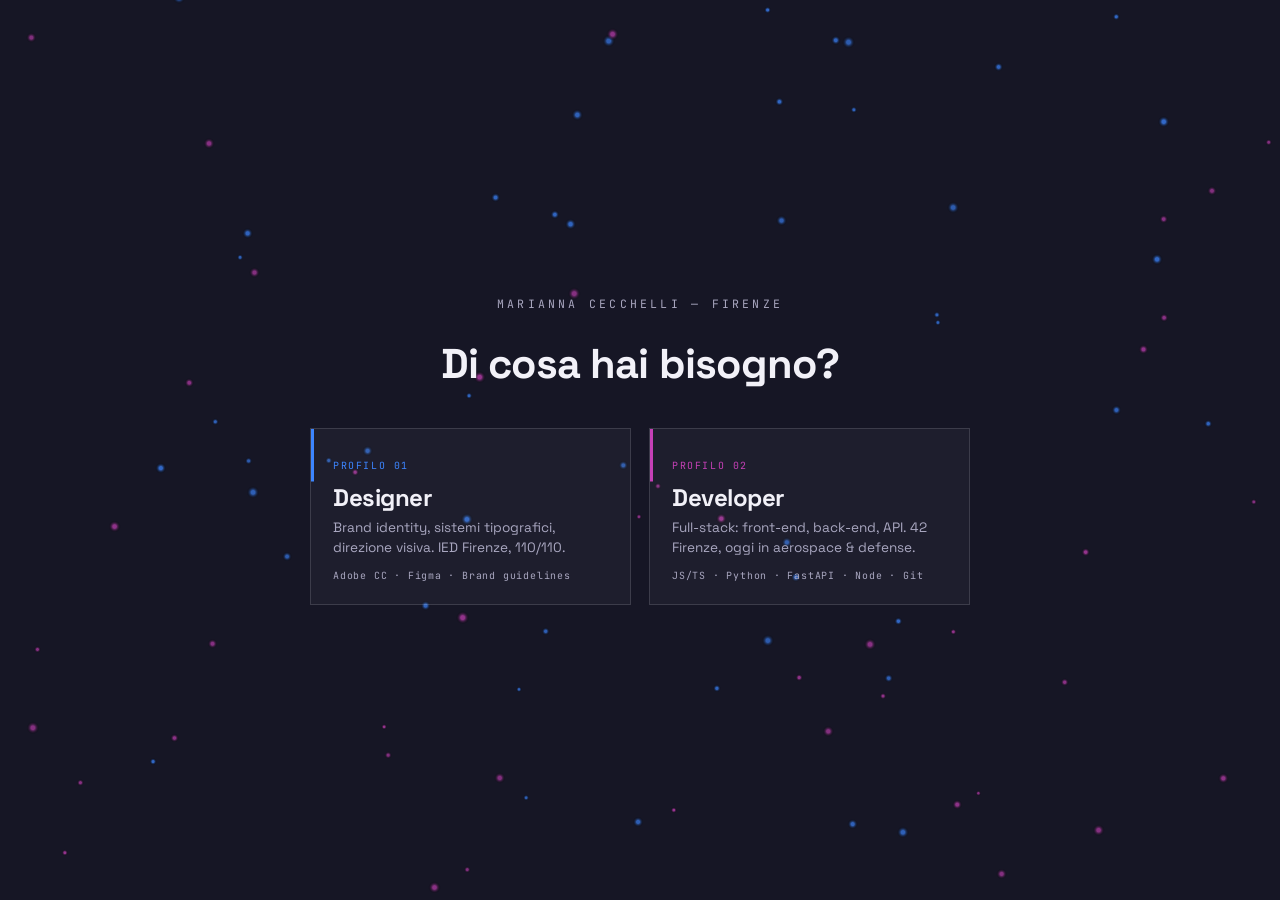
==== commit 872925ef: "sistemate cose" ====
--- a/about.html
+++ b/about.html
@@ -4,209 +4,244 @@
   <meta charset="UTF-8">
   <meta name="viewport" content="width=device-width, initial-scale=1.0">
   <title>About — Marianna Cecchelli</title>
-  <meta name="description" content="Marianna Cecchelli: profilo, formazione, competenze ed esperienze.">
+  <meta name="description" content="Percorso, formazione, competenze ed esperienze di Marianna Cecchelli — Visual Designer &amp; Full-Stack Developer.">
   <link rel="preconnect" href="https://fonts.googleapis.com">
   <link rel="preconnect" href="https://fonts.gstatic.com" crossorigin>
-  <link href="https://fonts.googleapis.com/css2?family=Roboto:wght@400;500;700;900&display=swap" rel="stylesheet">
+  <link href="https://fonts.googleapis.com/css2?family=Space+Grotesk:wght@400;500;700&family=JetBrains+Mono:wght@400;700&display=swap" rel="stylesheet">
+  <link rel="stylesheet" href="css/fonts.css">
   <link rel="stylesheet" href="css/style.css">
+  <script>
+  (function(){
+    try{
+      var params = new URLSearchParams(location.search);
+      if (params.has('reset')){
+        sessionStorage.removeItem('mc-lens');
+      } else {
+        var l = params.get('lens') || sessionStorage.getItem('mc-lens');
+        if (l === 'design' || l === 'dev') document.documentElement.setAttribute('data-lens', l);
+      }
+    } catch(e){}
+  })();
+  </script>
 </head>
 <body>
 
-
-  <header class="site-header">
-    <a href="index.html" class="logo neon-glitch">M<span class="accent">.</span></a>
-    <nav class="nav" id="site-nav">
-      <a href="index.html">Home</a>
-      <a href="about.html" class="is-current">About</a>
-      <a href="portfolio.html">Portfolio</a>
-      <a href="contatti.html">Contatti</a>
-    </nav>
-    <button class="nav-toggle" aria-label="Apri menu" aria-expanded="false" aria-controls="site-nav">
-      <span></span><span></span><span></span>
+<div class="lens-gate">
+  <canvas id="gate-particles-canvas" class="particles-canvas"></canvas>
+  <p class="hero-eyebrow">Marianna Cecchelli — Firenze</p>
+  <h1>Di cosa hai bisogno?</h1>
+  <div class="lens-picker" role="group" aria-label="Scegli il profilo da cui guardare il portfolio">
+    <button type="button" class="lens-card is-design" data-set-lens="design" aria-pressed="false">
+      <span class="lc-kicker">Profilo 01</span>
+      <h2>Designer</h2>
+      <p>Brand identity, sistemi tipografici, direzione visiva. IED Firenze, 110/110.</p>
+      <p class="lc-stack">Adobe CC · Figma · Brand guidelines</p>
     </button>
-  </header>
-
-  <main>
-
-    <!-- PROFILO — blocco pieno viola #49498f -->
-    <section class="row-block row-about" style="padding-top:160px;">
-      <div class="about-hero-grid">
-        <div class="about-hero-media" data-reveal>
-          <img src="assets/img/profile-placeholder.jpg" alt="Foto profilo placeholder">
-        </div>
-        <div class="about-hero-text">
-          <h1 data-reveal>Marianna Cecchelli <svg class="doodle-inline doodle-star doodle-pink" viewBox="0 0 40 40" aria-hidden="true"><path d="M20 4 L23 17 L36 20 L23 23 L20 36 L17 23 L4 20 L17 17 Z" fill="none" stroke="currentColor" stroke-width="2.5" stroke-linejoin="round"/></svg></h1>
-          <p class="about-quote" data-reveal>Visual Designer &amp; Full-Stack Developer</p>
-          <div class="row-divider drip" style="max-width:200px;margin:20px 0 30px;"></div>
-
-          <h3 data-reveal>Profilo</h3>
-          <p data-reveal>
-            Full-Stack Developer con background in Visual Design, attualmente impegnata come
-            freelance nello sviluppo e nella manutenzione di applicazioni web in contesti
-            industriali ad alto standard qualitativo.
+    <button type="button" class="lens-card is-dev" data-set-lens="dev" aria-pressed="false">
+      <span class="lc-kicker">Profilo 02</span>
+      <h2>Developer</h2>
+      <p>Full-stack: front-end, back-end, API. 42 Firenze, oggi in aerospace &amp; defense.</p>
+      <p class="lc-stack">JS/TS · Python · FastAPI · Node · Git</p>
+    </button>
+  </div>
+</div>
+
+<div class="lens-sweep" aria-hidden="true"></div>
+
+<header class="site-header">
+  <a href="index.html" class="logo"><img src="assets/img/logo.png" alt="Marianna Cecchelli" class="logo-img"></a>
+  <div class="lens-pill">
+    <span>Profilo: <b id="lens-name">—</b></span>
+    <button type="button" id="lens-swap">ribalta</button>
+  </div>
+  <nav class="nav" id="site-nav">
+    <a href="index.html">Home</a>
+    <a href="about.html" class="is-current">About</a>
+    <a href="portfolio.html">Portfolio</a>
+    <a href="contatti.html">Contatti</a>
+  </nav>
+  <button class="nav-toggle" aria-label="Apri menu" aria-expanded="false" aria-controls="site-nav">
+    <span></span><span></span><span></span>
+  </button>
+</header>
+
+<main id="top">
+
+  <!-- PROFILO -->
+  <section class="row-block page-head">
+    <div class="row-inner">
+      <p class="meta" data-reveal>Chi sono</p>
+      <h2 class="section-title" data-reveal>About</h2>
+      <div class="row-divider"></div>
+
+      <div class="about-grid">
+        <div class="about-photo" data-reveal>
+          <img src="assets/img/about-photo.svg" alt="Marianna Cecchelli">
+        </div>
+
+        <div class="about-text" data-reveal>
+          <p class="about-quote">Visual Designer &amp; Full-Stack Developer</p>
+          <h1 data-both="Due formazioni, un modo solo di lavorare"
+              data-design="Prima il progetto: forma, sistema, coerenza"
+              data-dev="Prima il codice: struttura, logica, manutenibilità">
+            Due formazioni, un modo solo di lavorare
+          </h1>
+
+          <p style="margin-top:20px;"
+             data-both="Vengo dal design della comunicazione — <strong>IED Firenze, 110/110</strong> — e dalla programmazione — <strong>42 Firenze</strong>, dove la didattica peer-to-peer e i progetti in C/C++ mi hanno insegnato a smontare i problemi prima di risolverli. Non ho scelto tra le due cose: le uso insieme."
+             data-design="Vengo dal design della comunicazione: <strong>IED Firenze, 110/110</strong>. Brand identity, sistemi tipografici, direzione visiva. È il mestiere in cui ho imparato che una forma regge solo se sotto c'è un sistema."
+             data-dev="Vengo dalla programmazione: <strong>42 Firenze</strong>, didattica peer-to-peer, progetti in C e C++, algoritmi, reti, Unix. È la scuola in cui ho imparato a smontare i problemi prima di risolverli.">
+            Vengo dal design della comunicazione — <strong>IED Firenze, 110/110</strong> — e dalla programmazione — <strong>42 Firenze</strong>, dove la didattica peer-to-peer e i progetti in C/C++ mi hanno insegnato a smontare i problemi prima di risolverli. Non ho scelto tra le due cose: le uso insieme.
           </p>
-          <p data-reveal>
-            Costruisco interfacce pulite e performanti mentre gestisco logica server-side e
-            ottimizzazione del codice — unendo la solidità tecnica del percorso a 42 Firenze
-            con la sensibilità visiva maturata allo IED. Il mio obiettivo è portare valore in
-            team che sviluppano prodotti reali, scrivendo codice pulito, scalabile e ben documentato.
+
+          <p data-both="Oggi lavoro come sviluppatrice web freelance in ambito industriale (aerospace &amp; defense), dopo un percorso da visual designer e da web developer / digital strategist per brand locali. La stessa persona che disegna il sistema poi lo mette in produzione."
+             data-design="La parte visiva non finisce nel file di consegna: avendo poi sviluppato quelle stesse interfacce, progetto sapendo cosa succede quando l'identità incontra un browser, uno stato di errore o una tabella con mille righe."
+             data-dev="Il codice non finisce nella pull request: avendo progettato l'identità di ciò che sviluppo, scrivo componenti che restano coerenti quando il prodotto cresce, invece di rincorrere l'interfaccia con patch CSS.">
+            Oggi lavoro come sviluppatrice web freelance in ambito industriale (aerospace &amp; defense), dopo un percorso da visual designer e da web developer / digital strategist per brand locali. La stessa persona che disegna il sistema poi lo mette in produzione.
           </p>
         </div>
       </div>
-    </section>
-
-    <!-- FORMAZIONE + LINGUE — blocco pieno bianco -->
-    <section class="row-block row-light">
-      <div class="row-inner">
-        <div class="section-head">
-          <h2 data-reveal>Formazione</h2>
-        </div>
-        <div class="row-divider center drip"></div>
-
-        <ul class="edu-list" data-reveal>
-          <li>
-            <strong>42 Firenze</strong>
-            <span>Novembre 2024 – in corso · Firenze, Italia</span>
-          </li>
-          <li>
-            <strong>IED — Istituto Europeo di Design, Firenze</strong>
-            <span>Diploma Accademico di Primo Livello in Design della comunicazione, indirizzo Comunicazione pubblicitaria (2021 – 2024) · 110/110</span>
-          </li>
-          <li>
-            <strong>Liceo Classico Giosuè Carducci — Volterra</strong>
-            <span>Diploma di scuola superiore (2016 – 2021) · 88/100</span>
-          </li>
-        </ul>
-
-        <h3 class="lingue-title" data-reveal>Lingue</h3>
-        <p class="lingue-text" data-reveal>
-          Italiano (madrelingua) — Inglese (C1) — Francese (B1)
-        </p>
-      </div>
-    </section>
-
-    <!-- SKILLS — blocco pieno bianco -->
-    <section class="row-block row-light" id="skills">
-      <div class="row-inner">
-        <div class="section-head">
-          <h2 data-reveal>Cosa so fare</h2>
-        </div>
-        <div class="row-divider center drip"></div>
-
-        <div class="skills-grid">
-          <div class="skill-block" data-reveal>
-            <h3>Linguaggi</h3>
-            <ul class="skill-tags">
-              <li>C · C++</li>
-              <li>JavaScript · TypeScript</li>
-              <li>Python</li>
-              <li>HTML5 · CSS3</li>
-              <li>Bash / Shell</li>
-            </ul>
-          </div>
-          <div class="skill-block" data-reveal>
-            <h3>Frontend</h3>
-            <ul class="skill-tags">
-              <li>Tailwind CSS</li>
-              <li>Responsive Design</li>
-              <li>UX/UI Design</li>
-              <li>Figma</li>
-            </ul>
-          </div>
-          <div class="skill-block" data-reveal>
-            <h3>Backend</h3>
-            <ul class="skill-tags">
-              <li>Python 3.x · FastAPI</li>
-              <li>NestJS · Node.js</li>
-              <li>REST API</li>
-              <li>HTTP Protocol</li>
-            </ul>
-          </div>
-          <div class="skill-block" data-reveal>
-            <h3>Networking &amp; Protocolli</h3>
-            <ul class="skill-tags">
-              <li>TCP/IP · UDP &amp; TCP Sockets</li>
-              <li>DNS Resolution</li>
-              <li>Subnetting &amp; Routing</li>
-              <li>Network Troubleshooting · Endianness</li>
-            </ul>
-          </div>
-          <div class="skill-block" data-reveal>
-            <h3>Algoritmi &amp; Strutture Dati</h3>
-            <ul class="skill-tags">
-              <li>Sorting · Binary Search</li>
-              <li>Linked Lists · Binary Trees</li>
-              <li>Stack · Queue · Hash Tables</li>
-              <li>Analisi di complessità (Big O)</li>
-            </ul>
-          </div>
-          <div class="skill-block" data-reveal>
-            <h3>Tools &amp; Design</h3>
-            <ul class="skill-tags">
-              <li>Git &amp; GitHub · Docker</li>
-              <li>Linux/Unix · GDB · Valgrind</li>
-              <li>Adobe Creative Suite · Figma</li>
-              <li>WordPress · Digital Marketing</li>
-            </ul>
-          </div>
-        </div>
-      </div>
-    </section>
-
-    <!-- ESPERIENZE — blocco pieno scuro #1f1f21 -->
-    <section class="row-block row-dark">
-      <div class="row-inner">
-        <div class="section-head">
-          <h2 data-reveal>Principali esperienze <svg class="doodle-inline doodle-x doodle-blue" viewBox="0 0 32 32" aria-hidden="true"><path d="M6 6 L26 26 M26 6 L6 26" stroke="currentColor" stroke-width="3.5" stroke-linecap="round" fill="none"/></svg></h2>
-        </div>
-        <div class="row-divider center drip"></div>
-
-        <div class="experience-grid">
-          <div class="experience-block" data-reveal>
-            <div class="icon-circle" aria-hidden="true">01</div>
-            <h3>ITRAD — Sviluppatore Web Freelance</h3>
-            <p class="experience-scope">Apr 2026 – presente · Web Development</p>
-            <p>Sviluppo e manutenzione di applicazioni web in ambiente industriale aerospace &amp; defense.</p>
-            <ul class="experience-list">
-              <li>Interfacce responsive e ottimizzate</li>
-              <li>Flussi HTTP/REST e integrazione con servizi backend</li>
-              <li>Workflow Git: branch, PR, code review</li>
-            </ul>
-          </div>
-          <div class="experience-block" data-reveal>
-            <div class="icon-circle" aria-hidden="true">02</div>
-            <h3>ITRAD — Visual Designer Freelance</h3>
-            <p class="experience-scope">Feb 2026 – Apr 2026 · Brand Identity</p>
-            <p>Rebranding completo della brand identity aziendale.</p>
-            <ul class="experience-list">
-              <li>Logo e sistema tipografico</li>
-              <li>Palette colori e tone of voice</li>
-              <li>Brand guidelines</li>
-            </ul>
-          </div>
-          <div class="experience-block" data-reveal>
-            <div class="icon-circle" aria-hidden="true">03</div>
-            <h3>Freelance — Digital &amp; Web Projects</h3>
-            <p class="experience-scope">Ott 2022 – Apr 2024 · WordPress · Digital Strategy</p>
-            <p>Web developer e digital strategist per brand locali.</p>
-            <ul class="experience-list">
-              <li>Siti WordPress: hosting, performance, temi e plugin</li>
-              <li>UX design e content management (editoriale, e-commerce)</li>
-              <li>Clienti: EdV — A Garden with a View, DiLeonardo, marketing territoriale</li>
-            </ul>
-          </div>
-        </div>
-      </div>
-    </section>
-
-  </main>
-
-  <footer class="site-footer">
-    <div class="row-inner">
-      <p>&copy; <span id="year"></span> Marianna Cecchelli.</p>
-    </div>
-  </footer>
-
-  <script src="js/script.js"></script>
+    </div>
+  </section>
+
+  <!-- FORMAZIONE -->
+  <section class="row-block">
+    <div class="row-inner">
+      <p class="meta" data-reveal>Percorso</p>
+      <h2 class="section-title" data-reveal>Formazione</h2>
+      <div class="row-divider"></div>
+
+      <ul class="edu-list" data-reveal>
+        <li>
+          <div><strong>42 Firenze</strong><em>Programmazione — C, C++, algoritmi, reti, Unix</em></div>
+          <span class="edu-when">nov 2024 — in corso</span>
+        </li>
+        <li>
+          <div><strong>IED Firenze</strong><em>Design della comunicazione — 110/110</em></div>
+          <span class="edu-when">2021 — 2024</span>
+        </li>
+        <li>
+          <div><strong>Liceo Classico Carducci, Volterra</strong><em>Maturità classica — 88/100</em></div>
+          <span class="edu-when">2016 — 2021</span>
+        </li>
+      </ul>
+
+      <p class="lang-line" data-reveal>Lingue: italiano madrelingua · inglese C1 · francese B1</p>
+    </div>
+  </section>
+
+  <!-- COMPETENZE — raggruppate per profilo -->
+  <section class="row-block">
+    <div class="row-inner">
+      <p class="meta" data-reveal>Cosa so fare</p>
+      <h2 class="section-title" data-reveal>Competenze</h2>
+      <div class="row-divider"></div>
+
+      <div class="skills-columns">
+        <div class="skill-col is-dev" data-reveal>
+          <span class="service-tag" style="background:#c540b6;">Developer</span>
+          <h3>Costruire</h3>
+          <div class="skill-group">
+            <h4>Linguaggi</h4>
+            <p>C · C++ · JavaScript · TypeScript · Python · HTML/CSS · Bash</p>
+          </div>
+          <div class="skill-group">
+            <h4>Backend</h4>
+            <p>FastAPI · NestJS · Node.js · API REST</p>
+          </div>
+          <div class="skill-group">
+            <h4>Networking &amp; protocolli</h4>
+            <p>TCP/IP · DNS · socket</p>
+          </div>
+          <div class="skill-group">
+            <h4>Algoritmi &amp; strutture dati</h4>
+            <p>Complessità, strutture, problem solving (42)</p>
+          </div>
+          <div class="skill-group">
+            <h4>Tools</h4>
+            <p>Git · Docker · Linux</p>
+          </div>
+        </div>
+
+        <div class="skill-col is-design" data-reveal>
+          <span class="service-tag" style="background:#3c85ff;">Designer</span>
+          <h3>Progettare</h3>
+          <div class="skill-group">
+            <h4>Brand identity</h4>
+            <p>Logo · sistema tipografico · palette · tone of voice · brand guidelines</p>
+          </div>
+          <div class="skill-group">
+            <h4>UX / UI</h4>
+            <p>Interfacce, design system, prototipazione</p>
+          </div>
+          <div class="skill-group">
+            <h4>Frontend</h4>
+            <p>Tailwind · CSS architetturale · Figma → codice</p>
+          </div>
+          <div class="skill-group">
+            <h4>Strumenti</h4>
+            <p>Adobe Creative Suite · Figma · WordPress</p>
+          </div>
+          <div class="skill-group">
+            <h4>Comunicazione</h4>
+            <p>Direzione visiva, editoriale, video</p>
+          </div>
+        </div>
+      </div>
+    </div>
+  </section>
+
+  <!-- ESPERIENZE -->
+  <section class="row-block">
+    <div class="row-inner">
+      <p class="meta" data-reveal>Dove ho lavorato</p>
+      <h2 class="section-title" data-reveal>Esperienze</h2>
+      <div class="row-divider"></div>
+
+      <div class="exp-list">
+        <article class="exp-item" data-reveal>
+          <p class="exp-when">apr 2026 — presente</p>
+          <div>
+            <h3>ITRAD</h3>
+            <p class="exp-role">Sviluppatrice Web Freelance</p>
+            <p>Sviluppo e manutenzione di applicazioni web in ambito aerospace &amp; defense: front-end in JavaScript/TypeScript, back-end in Python (FastAPI) e Node, integrazione di API REST, workflow Git.</p>
+          </div>
+        </article>
+
+        <article class="exp-item" data-reveal>
+          <p class="exp-when">feb 2026 — apr 2026</p>
+          <div>
+            <h3>ITRAD</h3>
+            <p class="exp-role">Visual Designer Freelance</p>
+            <p>Rebranding della brand identity aziendale: logo, sistema tipografico, palette colori, applicazioni e brand guidelines. Da qui è poi nata la collaborazione sullo sviluppo.</p>
+          </div>
+        </article>
+
+        <article class="exp-item" data-reveal>
+          <p class="exp-when">ott 2022 — apr 2024</p>
+          <div>
+            <h3>Freelance</h3>
+            <p class="exp-role">Web Developer &amp; Digital Strategist</p>
+            <p>Siti, identità e strategia digitale per brand locali: EdV — A Garden with a View, DiLeonardo, progetti di marketing territoriale.</p>
+          </div>
+        </article>
+      </div>
+
+      <div class="work-more" data-reveal>
+        <a href="portfolio.html" class="btn">Guarda i progetti →</a>
+      </div>
+    </div>
+  </section>
+
+</main>
+
+<footer class="site-footer">
+  <div class="row-inner">
+    <p>© <span id="year"></span> Marianna Cecchelli</p>
+    <p>Firenze — contenuti e progetti in aggiornamento</p>
+  </div>
+</footer>
+
+<script src="js/script.js"></script>
 </body>
 </html>
--- a/css/fonts.css
+++ b/css/fonts.css
@@ -0,0 +1,17 @@
+/* =============================================================================
+   FONT — Urban Spray (il tuo file, incorporato in base64 così funziona anche
+   aprendo il sito da file:// o spostando la cartella).
+   Se preferisci servirlo dal disco, sostituisci il blocco qui sotto con:
+
+   @font-face {
+     font-family: 'UrbanSpray';
+     src: url('../assets/fonts/urban_spray/URBAN-SPRAY.ttf') format('truetype');
+     font-display: swap;
+   }
+   ============================================================================= */
+
+@font-face {
+  font-family: 'UrbanSpray';
+  font-display: swap;
+  src: url([data-uri]) format('truetype');
+}
--- a/css/style.css
+++ b/css/style.css
@@ -1,689 +1,493 @@
-/* ---------- Reset & base ---------- */
+/* =============================================================================
+   MARIANNA CECCHELLI — PORTFOLIO
+   Foglio di stile condiviso (index / about / portfolio / contatti)
+
+   Sistema: 1 fondo + 2 accent. La DUALITÀ è una variabile sola (--dom / --sub)
+   che si ribalta quando il visitatore sceglie l'anima Designer o Developer.
+   ============================================================================= */
+
 *, *::before, *::after { box-sizing: border-box; margin: 0; padding: 0; }
 
-:root {
-  /* palette base del sito: 1 sfondo + 2 colori di evidenziazione */
-  --bg: #161625;
-  --accent: #3c85ff;    /* evidenziazione 1 — blu */
-  --accent-2: #c540b6;  /* evidenziazione 2 — magenta */
-
-  --text: #f2f1f8;
-  --text-dim: #a9a7c0;
-
-  --ff-head: 'Roboto', system-ui, sans-serif;
-  --ff-body: 'Helvetica Neue', Helvetica, Arial, sans-serif;
-}
-
-html { scroll-behavior: smooth; }
-
-body {
-  background: var(--bg);
-  color: var(--text);
-  font-family: var(--ff-body);
-  line-height: 1.5;
-  overflow-x: hidden;
-}
-
-img { max-width: 100%; display: block; }
-a { color: inherit; text-decoration: none; }
-ul { list-style: none; }
-
-.accent { color: var(--accent); }
-
-/* ---------- Row blocks (full-bleed, sfondo unico) ---------- */
-.row-block {
-  width: 100%;
-  padding: 110px 6vw;
-}
-.row-hero-block,
-.row-light,
-.row-dark,
-.row-about,
-.row-portfolio,
-.row-contact {
-  background: var(--bg);
-  color: var(--text);
-}
-.row-portfolio { padding: 60px 3vw; }
-
-@media (max-width: 700px) {
-  .row-block { padding: 70px 6vw; }
-}
-
-.row-inner { max-width: 1180px; margin: 0 auto; }
-
-/* thin full-width divider, like the original "Full Width Line" */
-.row-divider {
-  width: 100%;
-  height: 1px;
-  background: currentColor;
-  opacity: .18;
-  margin: 40px 0;
-}
-.row-divider.center { max-width: 1180px; margin-left: auto; margin-right: auto; }
-
-/* ---------- Header ---------- */
-.site-header {
-  position: fixed;
-  top: 0; left: 0; right: 0;
-  display: flex;
-  align-items: center;
-  justify-content: space-between;
-  padding: 24px 6vw;
-  z-index: 100;
-  background: linear-gradient(to bottom, rgba(0,0,0,.35), transparent);
-}
-
-.logo {
-  font-family: var(--ff-head);
-  font-size: 1.4rem;
-  font-weight: 700;
-  letter-spacing: -0.02em;
-  color: #fff;
-}
-
-.nav { display: flex; gap: 36px; }
-.nav a {
-  font-size: .95rem;
-  color: rgba(255,255,255,.75);
-  position: relative;
-  transition: color .25s ease;
-}
-.nav a::after {
-  content: '';
-  position: absolute;
-  left: 0; bottom: -4px;
-  width: 0; height: 1px;
-  background: var(--accent);
-  transition: width .25s ease;
-}
-.nav a:hover { color: #fff; }
-.nav a:hover::after { width: 100%; }
-.nav a.is-current { color: #fff; }
-.nav a.is-current::after { width: 100%; }
-
-.nav-toggle { display: none; flex-direction: column; gap: 5px; background: none; border: none; cursor: pointer; }
-.nav-toggle span { width: 22px; height: 2px; background: #fff; }
-
-@media (max-width: 780px) {
-  .nav {
-    display: none;
-    position: fixed;
-    top: 70px; right: 6vw;
-    flex-direction: column;
-    gap: 20px;
-    background: var(--bg);
-    border: 1px solid rgba(255,255,255,.15);
-    border-radius: 10px;
-    padding: 24px 32px;
+:root{
+  /* palette — punto fermo */
+  --bg:#161625;
+  --blue:#3c85ff;
+  --magenta:#c540b6;
+  --text:#f2f1f8;
+  --dim:#a9a7c0;
+
+  /* dominante / subordinato: TUTTO il sito legge queste due, mai --blue/--magenta */
+  --dom:var(--blue);
+  --sub:var(--magenta);
+  --dom-rgb:60,133,255;
+  --sub-rgb:197,64,182;
+  --mix:50%;                 /* equilibrio del gradiente: 50% = doppia anima */
+
+  --grad:linear-gradient(100deg,
+      var(--dom) 0%,
+      var(--dom) calc(var(--mix) - 20%),
+      var(--sub) calc(var(--mix) + 28%),
+      var(--sub) 100%);
+
+  /* tipografia:
+     - Urban Spray: SOLO accenti (cover + titoli di sezione). Maiuscolo, dosato.
+     - Space Grotesk: titoli, UI e testo. Grottesca leggermente "storta": sta
+       esattamente tra il lato progetto e il lato codice.
+     - JetBrains Mono: etichette, numeri, meta — la voce del codice. */
+  --ff-spray:'UrbanSpray', 'Impact', sans-serif;
+  --ff-body:'Space Grotesk', system-ui, sans-serif;
+  --ff-mono:'JetBrains Mono', ui-monospace, monospace;
+
+  --wrap:1180px;
+}
+
+/* --- I DUE PROFILI --------------------------------------------------------
+   Non sono due temi cromatici: cambiano colore dominante, gerarchia dei
+   contenuti, copy, ordine dei progetti, texture di fondo e segno grafico. */
+html[data-lens="design"]{
+  --dom:var(--blue); --sub:var(--magenta);
+  --dom-rgb:60,133,255;  --sub-rgb:197,64,182;
+  --mix:72%;
+}
+html[data-lens="dev"]{
+  --dom:var(--magenta); --sub:var(--blue);
+  --dom-rgb:197,64,182;  --sub-rgb:60,133,255;
+  --mix:72%;
+}
+
+html{ scroll-behavior:smooth; }
+
+body{
+  background:var(--bg);
+  color:var(--text);
+  font-family:var(--ff-body);
+  line-height:1.6;
+  overflow-x:hidden;
+  -webkit-font-smoothing:antialiased;
+}
+img{ max-width:100%; display:block; }
+a{ color:inherit; text-decoration:none; }
+ul{ list-style:none; }
+button{ font:inherit; color:inherit; }
+:focus-visible{ outline:2px solid var(--dom); outline-offset:3px; }
+
+/* texture di fondo: griglia tecnica (Developer) vs velo spray (Designer) */
+body::before{
+  content:''; position:fixed; inset:0; z-index:0; pointer-events:none;
+  opacity:0; transition:opacity .6s ease, background .6s ease;
+}
+html[data-lens="dev"] body::before{
+  opacity:.30;
+  background-image:
+    linear-gradient(rgba(197,64,182,.10) 1px, transparent 1px),
+    linear-gradient(90deg, rgba(197,64,182,.10) 1px, transparent 1px);
+  background-size:64px 64px;
+}
+html[data-lens="design"] body::before{
+  opacity:.45;
+  background-image:
+    radial-gradient(circle at 12% 18%, rgba(60,133,255,.16), transparent 42%),
+    radial-gradient(circle at 88% 72%, rgba(60,133,255,.12), transparent 46%);
+}
+.site-header, main, .site-footer{ position:relative; z-index:1; }
+
+/* =========================================================================
+   LAYOUT
+   ========================================================================= */
+.row-block{ width:100%; padding:120px 6vw; }
+.row-inner{ max-width:var(--wrap); margin:0 auto; }
+@media (max-width:700px){ .row-block{ padding:78px 6vw; } }
+
+/* divisore: tratto di marker netto, doppia passata (niente colature) */
+.row-divider{
+  width:100%; max-width:var(--wrap); height:12px; margin:30px auto 60px;
+  background:var(--grad);
+  -webkit-mask:var(--marker) no-repeat center / 100% 100%;
+          mask:var(--marker) no-repeat center / 100% 100%;
+  --marker:url("data:image/svg+xml,%3Csvg xmlns='http://www.w3.org/2000/svg' viewBox='0 0 1180 12' preserveAspectRatio='none'%3E%3Cpath d='M4 7.4 L1176 4.2 L1176 8.8 L4 10.4 Z' fill='%23fff'/%3E%3Cpath d='M20 3.1 L560 2.0 L556 4.3 L20 5.2 Z' fill='%23fff' opacity='.5'/%3E%3C/svg%3E");
+  transition:background .5s ease;
+}
+.row-divider.short{ max-width:200px; margin:24px 0 44px; }
+
+/* etichetta ricorrente: cambia segno col profilo (mono `//` vs spray `✦`) */
+.meta{
+  font-family:var(--ff-mono);
+  font-size:.72rem; letter-spacing:.16em; text-transform:uppercase;
+  color:var(--dim);
+}
+html[data-lens="dev"] .meta::before{ content:'// '; color:var(--dom); }
+html[data-lens="design"] .meta::before{ content:'✦ '; color:var(--dom); }
+
+/* titolo di sezione: font pulito, leggibile (Urban Spray resta solo sulla cover:
+   la texture "spray" del font ha decine di micro-triangoli incorporati nei glifi,
+   a queste dimensioni diventa rumore che rompe la leggibilità) */
+.section-title{
+  font-family:var(--ff-body);
+  font-weight:700;
+  font-size:clamp(2.8rem,7vw,5rem);
+  line-height:1.15;
+  letter-spacing:-.02em;
+  color:var(--dom);
+}
+@supports (background-clip:text) or (-webkit-background-clip:text){
+  .section-title{
+    background:var(--grad);
+    -webkit-background-clip:text; background-clip:text; color:transparent;
   }
-  .nav.is-open { display: flex; }
-  .nav-toggle { display: flex; }
-}
-
-/* ---------- Cover particelle -> roll 3D -> atterra sulla hero ---------- */
-.roll-stage { position: relative; height: 230vh; }
-.roll-sticky {
-  position: sticky;
-  top: 0;
-  height: 100vh;
-  overflow: hidden;
-  perspective: 1700px;
-}
-@media (prefers-reduced-motion: reduce) {
-  .roll-stage { height: auto; }
-  .roll-sticky { position: relative; height: auto; overflow: visible; }
-  .roll-cover { display: none; }
-  .roll-hero-landing { position: relative !important; opacity: 1 !important; }
-}
-
-.roll-cover, .roll-hero-landing {
-  position: absolute;
-  inset: 0;
-  width: 100%;
-  height: 100%;
-}
-.roll-cover {
-  z-index: 2;
-  background: var(--bg);
-  transform-origin: top center;
-  backface-visibility: hidden;
-  will-change: transform, opacity;
-}
-.roll-hero-landing { z-index: 1; }
-
-.particles-canvas {
-  position: absolute;
-  inset: 0;
-  width: 100%;
-  height: 100%;
-}
-.hero-particles-canvas {
-  z-index: 0;
-}
-
-@font-face {
-  font-family: 'UrbanSpray';
-  src: url('../assets/fonts/urban_spray/URBAN-SPRAY.ttf') format('truetype');
-  font-display: swap;
-}
-
-.cover-welcome {
-  position: absolute;
-  inset: 0;
-  display: flex;
-  flex-direction: column;
-  align-items: center;
-  justify-content: center;
-  text-align: center;
-  color: var(--text);
-  pointer-events: none;
-  opacity: 0;
-  filter: blur(12px);
-  will-change: opacity, filter, transform;
-}
-.cover-line1 {
-  display: block;
-  font-family: var(--ff-head);
-  font-size: clamp(1.1rem, 2.4vw, 1.6rem);
-  letter-spacing: .08em;
-  text-transform: uppercase;
-  color: var(--text-dim);
-}
-.cover-line2 {
-  display: block;
-  font-family: 'UrbanSpray', var(--ff-head), sans-serif;
-  text-transform: uppercase;
-  font-size: clamp(3.4rem, 10vw, 7.5rem);
-  line-height: 1.6;
-  letter-spacing: .02em;
-  margin-top: -12px;
-  color: var(--accent); /* fallback se background-clip:text non supportato */
-}
-@supports (background-clip: text) or (-webkit-background-clip: text) {
-  .cover-line2 {
-    background: linear-gradient(135deg, var(--accent), var(--accent-2));
-    -webkit-background-clip: text;
-    background-clip: text;
-    color: transparent;
+}
+h1,h2,h3{ font-family:var(--ff-body); font-weight:700; letter-spacing:-.02em; line-height:1.15; }
+.lead{ color:var(--dim); font-size:1.05rem; max-width:60ch; }
+
+/* =========================================================================
+   HEADER
+   ========================================================================= */
+.site-header{
+  position:fixed; top:0; left:0; right:0; z-index:100;
+  display:flex; align-items:center; justify-content:space-between; gap:18px;
+  padding:20px 6vw;
+  background:linear-gradient(to bottom, rgba(11,11,20,.75), rgba(11,11,20,0));
+}
+.logo{ display:flex; align-items:center; }
+.logo-img{ height:34px; width:auto; display:block; mix-blend-mode:screen; }
+
+.nav{ display:flex; gap:30px; align-items:center; }
+.nav a{ font-size:.92rem; color:rgba(242,241,248,.72); position:relative; padding:4px 0; transition:color .25s ease; }
+.nav a::after{ content:''; position:absolute; left:0; bottom:0; width:0; height:2px; background:var(--grad); transition:width .25s ease; }
+.nav a:hover, .nav a.is-current{ color:var(--text); }
+.nav a:hover::after, .nav a.is-current::after{ width:100%; }
+
+/* indicatore di profilo: compare solo quando un'anima è stata scelta */
+.lens-pill{
+  display:flex; align-items:center; gap:9px;
+  font-family:var(--ff-mono); font-size:.64rem; letter-spacing:.1em; text-transform:uppercase;
+  border:1px solid rgba(242,241,248,.18); border-radius:999px; padding:6px 8px 6px 13px;
+  opacity:0; transform:translateY(-6px); pointer-events:none;
+  transition:opacity .35s ease, transform .35s ease, border-color .5s ease;
+}
+html[data-lens] .lens-pill{ opacity:1; transform:none; pointer-events:auto; border-color:rgba(var(--dom-rgb),.6); }
+.lens-pill b{ color:var(--dom); font-weight:700; }
+.lens-pill button{
+  background:none; border:1px solid rgba(242,241,248,.22); border-radius:999px;
+  padding:3px 9px; cursor:pointer; font-family:var(--ff-mono); font-size:.6rem;
+  transition:background .2s ease, border-color .2s ease, color .2s ease;
+}
+.lens-pill button:hover{ background:var(--dom); border-color:var(--dom); color:var(--bg); }
+
+/* --- gate d'ingresso: prima di scegliere design/dev non esiste "entrambi",
+   il resto del sito resta nascosto finché non si sceglie ------------------ */
+.lens-gate{
+  position:fixed; inset:0; z-index:50; background:var(--bg);
+  display:flex; flex-direction:column; align-items:center; justify-content:center;
+  text-align:center; padding:6vw;
+}
+.lens-gate > *:not(.particles-canvas){ position:relative; z-index:1; }
+.lens-gate .particles-canvas{ z-index:0; }
+.lens-gate h1{ font-size:clamp(1.8rem,4vw,2.6rem); margin:10px 0 4px; }
+html[data-lens] .lens-gate{ display:none; }
+html:not([data-lens]) body{ overflow:hidden; }
+html:not([data-lens]) body > *:not(.lens-gate){ display:none; }
+
+.nav-toggle{ display:none; flex-direction:column; gap:5px; background:none; border:none; cursor:pointer; padding:6px; }
+.nav-toggle span{ width:24px; height:2px; background:var(--text); display:block; }
+@media (max-width:940px){
+  .nav{
+    display:none; position:fixed; top:72px; right:6vw; flex-direction:column; gap:18px;
+    background:var(--bg); border:1px solid rgba(242,241,248,.15); border-radius:12px; padding:26px 34px;
   }
-}
-
-/* ---------- Hero ---------- */
-.hero {
-  min-height: 90vh;
-  height: 100%;
-  display: flex;
-  align-items: center;
-  justify-content: center;
-  text-align: center;
-  position: relative;
-}
-.hero-inner {
-  max-width: 900px;
-  padding: 0 5%;
-  position: relative;
-  z-index: 1;
-  pointer-events: none;
-}
-
-.hero-eyebrow {
-  font-family: var(--ff-head);
-  text-transform: uppercase;
-  letter-spacing: .18em;
-  font-size: .8rem;
-  color: var(--accent);
-  margin-bottom: 24px;
-}
-
-.hero h1 {
-  font-family: var(--ff-head);
-  font-size: clamp(2rem, 5.5vw, 4.2rem);
-  line-height: 1.1;
-  letter-spacing: -0.02em;
-  font-weight: 700;
-}
-
-.hero-lead {
-  margin-top: 24px;
-  color: var(--text-dim);
-  font-size: 1.1rem;
-}
-
-.hero-cta { margin-top: 40px; display: flex; gap: 18px; flex-wrap: wrap; justify-content: center; }
-
-.btn {
-  padding: 15px 28px;
-  border: 2px solid currentColor;
-  border-radius: 999px;
-  font-size: .95rem;
-  font-weight: 500;
-  transition: background .25s ease, color .25s ease;
-  display: inline-block;
-}
-.btn-primary {
-  background: linear-gradient(135deg, var(--accent), var(--accent-2));
-  border-color: transparent;
-  color: #0d0d17;
-}
-.btn-primary:hover { background: transparent; border-color: var(--accent-2); color: var(--accent-2); }
-.btn-ghost:hover { background: currentColor; }
-.btn-ghost:hover { color: var(--bg); }
-
-.hero-scroll {
-  position: absolute;
-  z-index: 1;
-  pointer-events: none;
-  bottom: 30px; left: 50%;
-  transform: translateX(-50%);
-  font-size: .75rem;
-  color: var(--text-dim);
-  text-transform: uppercase;
-  letter-spacing: .15em;
-  display: flex;
-  flex-direction: column;
-  align-items: center;
-  gap: 10px;
-}
-.hero-scroll span {
-  width: 1px; height: 40px;
-  background: linear-gradient(to bottom, var(--accent), transparent);
-  display: block;
-}
-
-/* ---------- Section head ---------- */
-.section-head {
-  display: flex;
-  align-items: baseline;
-  justify-content: center;
-  gap: 18px;
-  margin-bottom: 20px;
-  text-align: center;
-}
-.section-num {
-  font-family: var(--ff-head);
-  color: var(--accent);
-  font-size: .9rem;
-}
-.section-head h2 {
-  font-family: var(--ff-head);
-  font-size: clamp(1.6rem, 4vw, 2.4rem);
-  letter-spacing: -0.02em;
-}
-
-/* ---------- Outline icon (nectar_icon border-basic) ---------- */
-.icon-circle {
-  width: 52px; height: 52px;
-  border: 2px solid var(--accent-2);
-  color: var(--accent-2);
-  border-radius: 50%;
-  display: flex;
-  align-items: center;
-  justify-content: center;
-  font-family: var(--ff-head);
-  font-size: .9rem;
-  margin: 0 auto 22px;
-}
-.col-left .icon-circle { margin-left: 0; }
-
-/* ---------- Services (flat, no cards) ---------- */
-.services-tools {
-  text-align: center;
-  font-size: .95rem;
-  margin-bottom: 60px;
-}
-.services-tools-label {
-  display: block;
-  font-family: var(--ff-head);
-  text-transform: uppercase;
-  letter-spacing: .12em;
-  font-size: .8rem;
-  margin-bottom: 10px;
-  color: inherit;
-}
-
-/* ---------- Servizi: collage graffito (2 schede, leggermente ruotate) ---------- */
-.services-grid {
-  display: flex;
-  flex-wrap: wrap;
-  justify-content: center;
-  gap: 46px 40px;
-  text-align: left;
-  max-width: 900px;
-  margin: 0 auto;
-}
-.service-block {
-  flex: 1 1 320px;
-  max-width: 400px;
-  background: rgba(242, 241, 248, .04);
-  border: 1px solid rgba(242, 241, 248, .14);
-  padding: 30px 28px 26px;
-  transition: transform .25s ease;
-}
-.service-block:nth-child(1) { transform: rotate(-1.6deg); }
-.service-block:nth-child(2) { transform: rotate(1.4deg); margin-top: 22px; }
-.service-block:hover { transform: rotate(0deg) translateY(-3px); }
-.service-tag {
-  display: inline-block;
-  font-family: var(--ff-head);
-  font-weight: 700;
-  font-size: .68rem;
-  text-transform: uppercase;
-  letter-spacing: .08em;
-  color: var(--bg);
-  background: var(--accent-2);
-  padding: 3px 10px;
-  transform: rotate(-2deg);
-}
-.service-block:nth-child(2) .service-tag { background: var(--accent); transform: rotate(1.5deg); }
-.service-block h3 {
-  font-family: var(--ff-head);
-  margin: 16px 0 12px;
-  font-size: 1.15rem;
-}
-.service-block p { font-size: .95rem; }
-@media (max-width: 800px) {
-  .service-block:nth-child(1),
-  .service-block:nth-child(2) { transform: none; margin-top: 0; }
-}
-
-/* ---------- Work / Portfolio ---------- */
-.work-filters {
-  display: flex;
-  gap: 10px;
-  justify-content: center;
-  flex-wrap: wrap;
-  margin-bottom: 30px;
-  padding: 0 3vw;
-}
-.filter-btn {
-  background: none;
-  border: 1px solid rgba(255,255,255,.4);
-  color: inherit;
-  padding: 9px 20px;
-  border-radius: 999px;
-  cursor: pointer;
-  font-size: .85rem;
-  transition: all .2s ease;
-}
-.filter-btn:hover { border-color: #fff; }
-.filter-btn.is-active { background: var(--accent); border-color: var(--accent); color: var(--bg); }
-
-.work-grid {
-  display: grid;
-  grid-template-columns: repeat(auto-fit, minmax(280px, 1fr));
-  gap: 3px;
-}
-.row-light .work-grid { gap: 24px; max-width: 1180px; margin: 0 auto; }
-
-.work-card { position: relative; overflow: hidden; }
-.work-card.is-hidden { display: none; }
-
-.work-media { aspect-ratio: 4/3; overflow: hidden; background: rgba(0,0,0,.2); }
-.work-media img { width: 100%; height: 100%; object-fit: cover; transition: transform .5s ease; }
-.work-card:hover .work-media img { transform: scale(1.08); }
-
-.work-body { padding: 18px 4px; }
-.row-light .work-body { padding: 18px 0; }
-.work-tags { display: flex; gap: 8px; flex-wrap: wrap; margin-bottom: 10px; }
-.work-tags span {
-  font-size: .72rem;
-  text-transform: uppercase;
-  letter-spacing: .05em;
-  opacity: .75;
-}
-.work-body h3 { font-family: var(--ff-head); font-size: 1.1rem; margin-bottom: 6px; }
-.work-body p { font-size: .9rem; }
-
-.work-more { text-align: center; margin-top: 20px; }
-
-/* ---------- Contact CTA (home) ---------- */
-.contact-cta-inner { text-align: center; }
-.contact-cta-grid {
-  display: grid;
-  grid-template-columns: repeat(2, 1fr);
-  gap: 50px;
-  max-width: 700px;
-  margin: 50px auto 0;
-  text-align: center;
-}
-@media (max-width: 600px) {
-  .contact-cta-grid { grid-template-columns: 1fr; }
-}
-.contact-cta-grid h3 { font-family: var(--ff-head); margin-bottom: 10px; font-size: 1.1rem; }
-.contact-cta-grid a, .contact-cta-grid p { font-size: .95rem; }
-
-/* ---------- About page ---------- */
-.about-hero-grid {
-  display: grid;
-  grid-template-columns: 340px 1fr;
-  gap: 60px;
-  align-items: center;
-  max-width: 1180px;
-  margin: 0 auto;
-}
-@media (max-width: 800px) {
-  .about-hero-grid { grid-template-columns: 1fr; }
-}
-.about-hero-media img { border-radius: 6px; aspect-ratio: 1/1; object-fit: cover; }
-.about-hero-text h1 { font-family: var(--ff-head); font-size: clamp(2rem, 5vw, 3rem); margin-bottom: 10px; }
-.about-quote { font-style: italic; opacity: .85; margin-bottom: 10px; }
-.about-hero-text h3 { font-family: var(--ff-head); font-size: 1.1rem; margin: 26px 0 12px; }
-.about-hero-text p { margin-bottom: 14px; opacity: .9; }
-
-/* ---------- Formazione / Lingue ---------- */
-.edu-list {
-  display: flex;
-  flex-direction: column;
-  gap: 0;
-  max-width: 1180px;
-  margin: 0 auto 50px;
-}
-.edu-list li {
-  display: flex;
-  justify-content: space-between;
-  flex-wrap: wrap;
-  gap: 8px;
-  padding: 18px 0;
-  border-bottom: 1px solid rgba(255,255,255,.12);
-}
-.edu-list li strong { font-family: var(--ff-head); font-size: 1.05rem; }
-
-.lingue-title { font-family: var(--ff-head); font-size: 1.1rem; margin-bottom: 12px; text-align: center; }
-.lingue-text { text-align: center; }
-
-/* ---------- Skills (flat) ---------- */
-.skills-grid {
-  display: grid;
-  grid-template-columns: repeat(3, 1fr);
-  gap: 50px;
-  text-align: center;
-  max-width: 1180px;
-  margin: 0 auto;
-}
-@media (max-width: 800px) {
-  .skills-grid { grid-template-columns: 1fr; gap: 60px; }
-}
-.skill-block h3 { font-family: var(--ff-head); margin-bottom: 18px; font-size: 1.15rem; }
-.skill-tags li { padding: 6px 0; font-size: .95rem; }
-
-/* ---------- Experience (flat, left aligned columns) ---------- */
-.experience-grid {
-  display: grid;
-  grid-template-columns: repeat(3, 1fr);
-  gap: 50px;
-  max-width: 1180px;
-  margin: 0 auto;
-}
-@media (max-width: 800px) {
-  .experience-grid { grid-template-columns: 1fr; }
-}
-.experience-block .icon-circle { margin: 0 0 22px; }
-.experience-block h3 { font-family: var(--ff-head); font-size: 1.1rem; margin-bottom: 6px; }
-.experience-scope { color: var(--accent-2); font-size: .85rem; margin-bottom: 14px; }
-.experience-block > p { font-size: .92rem; margin-bottom: 14px; opacity: .9; }
-.experience-list { display: flex; flex-direction: column; gap: 8px; }
-.experience-list li {
-  font-size: .88rem;
-  padding-left: 16px;
-  position: relative;
-  opacity: .9;
-}
-.experience-list li::before { content: '—'; position: absolute; left: 0; color: var(--accent-2); }
-
-/* ---------- Contact page ---------- */
-.contact-page-grid {
-  display: grid;
-  grid-template-columns: 1fr 1fr;
-  gap: 60px;
-  align-items: center;
-  max-width: 1180px;
-  margin: 0 auto;
-}
-@media (max-width: 800px) {
-  .contact-page-grid { grid-template-columns: 1fr; }
-}
-.map-placeholder {
-  aspect-ratio: 4/3;
-  border: 1px dashed rgba(255,255,255,.4);
-  border-radius: 6px;
-  display: flex;
-  align-items: center;
-  justify-content: center;
-  font-size: .9rem;
-  text-align: center;
-  padding: 20px;
-  opacity: .85;
-}
-.contact-eyebrow {
-  font-style: italic;
-  margin-bottom: 12px;
-  opacity: .85;
-}
-.contact-page-info h2 { font-family: var(--ff-head); font-size: 1.6rem; margin-bottom: 10px; }
-.contact-address { margin-bottom: 20px; opacity: .9; }
-.contact-note { opacity: .85; }
-.contact-links { margin-top: 24px; font-weight: 500; }
-.contact-links a { border-bottom: 1px solid currentColor; padding-bottom: 2px; }
-
-/* ---------- Footer / disclaimer ---------- */
-.site-footer {
-  background: var(--bg);
-  color: var(--text-dim);
-  text-align: center;
-  padding: 40px 6vw;
-  border-top: 1px solid rgba(255,255,255,.1);
-}
-.site-footer .row-inner { max-width: 640px; }
-.site-footer p { font-size: .85rem; }
-
-/* ---------- Reveal animation ---------- */
-[data-reveal] {
-  opacity: 0;
-  transform: translateY(24px);
-  transition: opacity .7s ease, transform .7s ease;
-}
-[data-reveal].is-visible {
-  opacity: 1;
-  transform: translateY(0);
-}
-
-/* ============================================================
-   GRAFFITI NEON LAYER — accenti spray rosa/blu (stile organico)
-   ============================================================ */
-
-/* ---------- Glitch cromatico neon (logo + hero) ---------- */
-.neon-glitch {
-  display: inline-block;
-  position: relative;
-  text-shadow:
-    0.045em 0 rgba(60, 133, 255, .65),
-    -0.045em 0 rgba(197, 64, 182, .65);
-  animation: glitch-flicker 7s infinite;
-}
-@keyframes glitch-flicker {
-  0%, 90%, 100% {
-    transform: none;
-    text-shadow: 0.045em 0 rgba(60,133,255,.65), -0.045em 0 rgba(197,64,182,.65);
+  .nav.is-open{ display:flex; }
+  .nav-toggle{ display:flex; }
+  .lens-pill{ display:none; }
+}
+
+/* =========================================================================
+   HOME — cover particellare → roll 3D → hero
+   ========================================================================= */
+.roll-stage{ position:relative; height:230vh; }
+.roll-sticky{ position:sticky; top:0; height:100vh; overflow:hidden; perspective:1700px; }
+.roll-cover, .roll-hero-landing{ position:absolute; inset:0; width:100%; height:100%; }
+.roll-cover{
+  z-index:2; background:var(--bg); transform-origin:top center;
+  backface-visibility:hidden; will-change:transform, opacity;
+}
+.roll-hero-landing{ z-index:1; }
+.particles-canvas{ position:absolute; inset:0; width:100%; height:100%; }
+.hero-particles-canvas{ z-index:0; }
+
+.cover-welcome{
+  position:absolute; inset:0;
+  display:flex; flex-direction:column; align-items:center; justify-content:center;
+  text-align:center; color:var(--text); pointer-events:none;
+  opacity:0; filter:blur(12px); will-change:opacity, filter, transform;
+}
+.cover-line1{
+  display:block; font-family:var(--ff-mono);
+  font-size:clamp(.75rem,1.8vw,1rem); letter-spacing:.34em; text-transform:uppercase;
+  color:var(--dim);
+}
+/* "playground" — Urban Spray, gradiente blu→magenta, glow neon */
+.cover-line2{
+  display:block; font-family:var(--ff-spray); text-transform:uppercase;
+  font-size:clamp(3.4rem,12vw,8.5rem); line-height:1.6; letter-spacing:.02em;
+  margin-top:-6px;
+  color:var(--blue); /* fallback */
+}
+@supports (background-clip:text) or (-webkit-background-clip:text){
+  .cover-line2{
+    background:linear-gradient(120deg, var(--blue), var(--magenta));
+    -webkit-background-clip:text; background-clip:text; color:transparent;
   }
-  91% {
-    transform: translateX(-3px) skewX(-4deg);
-    text-shadow: 0.14em 0 rgba(60,133,255,.9), -0.14em 0 rgba(197,64,182,.9);
-  }
-  92.5% {
-    transform: translateX(3px) skewX(3deg);
-    text-shadow: -0.1em 0.04em rgba(60,133,255,.85), 0.1em -0.04em rgba(197,64,182,.85);
-  }
-  94% {
-    transform: translateX(-1px);
-    text-shadow: 0.08em 0 rgba(60,133,255,.8), -0.08em 0 rgba(197,64,182,.8);
-  }
-  95.5% { transform: none; }
-}
-@media (prefers-reduced-motion: reduce) {
-  .neon-glitch { animation: none; }
-}
-
-/* ---------- Divisori: linea netta stile graffito (tag underline) ---------- */
-.row-divider.drip {
-  height: 14px;
-  opacity: .95;
-  background: url("data:image/svg+xml,<svg xmlns='http://www.w3.org/2000/svg' viewBox='0 0 1180 14' preserveAspectRatio='none'><defs><linearGradient id='g' x1='0' y1='0' x2='1' y2='0'><stop offset='0' stop-color='%233c85ff'/><stop offset='1' stop-color='%23c540b6'/></linearGradient></defs><path d='M0 7 C 250 4, 350 10, 590 7 C 830 4, 930 10, 1180 7' stroke='url(%23g)' stroke-width='1.5' fill='none' stroke-linecap='round'/></svg>") no-repeat center / 100% 14px;
-}
-
-/* ---------- Doodle a mano (scarabocchi neon ai margini) ---------- */
-.doodle {
-  position: absolute;
-  pointer-events: none;
-  opacity: .55;
-  filter: drop-shadow(0 0 6px currentColor);
-  z-index: 1;
-}
-.doodle-inline {
-  position: static;
-  display: inline-block;
-  vertical-align: middle;
-  margin-left: 12px;
-  margin-top: -8px;
-  pointer-events: none;
-  opacity: .7;
-  filter: drop-shadow(0 0 6px currentColor);
-}
-.doodle-blue { color: var(--accent); }
-.doodle-pink { color: var(--accent-2); }
-.doodle-star { width: 34px; }
-.doodle-x { width: 26px; }
-.doodle-inline.doodle-star { width: 22px; }
-.doodle-inline.doodle-x { width: 18px; }
-.work-filters { position: relative; }
-@media (max-width: 700px) {
-  .doodle { display: none; }
-}
-
-/* ---------- Hover spray sulle card portfolio ---------- */
-.work-media { position: relative; }
-.work-media::after {
-  content: '';
-  position: absolute;
-  inset: 0;
-  pointer-events: none;
-  mix-blend-mode: screen;
+}
+.hero-scroll{
+  position:absolute; bottom:30px; left:50%; transform:translateX(-50%); z-index:3;
+  pointer-events:none; font-family:var(--ff-mono); font-size:.66rem;
+  letter-spacing:.22em; text-transform:uppercase; color:var(--dim);
+  display:flex; flex-direction:column; align-items:center; gap:10px;
+}
+.hero-scroll span{ width:1px; height:40px; background:linear-gradient(to bottom, var(--blue), transparent); display:block; }
+
+.hero{ min-height:100%; height:100%; display:flex; align-items:center; justify-content:center; position:relative; }
+.hero-inner{ width:100%; max-width:var(--wrap); padding:90px 5% 0; position:relative; z-index:1; text-align:center; }
+.hero-eyebrow{
+  font-family:var(--ff-mono); font-size:.72rem; letter-spacing:.28em; text-transform:uppercase;
+  color:var(--dim); margin-bottom:16px;
+}
+.hero .hero-eyebrow{ font-weight:700; }
+.hero h1{
+  font-size:clamp(2.1rem,5.4vw,4rem);
+  line-height:1.06; max-width:17ch; margin:0 auto;
+}
+.w-design{ color:var(--blue); }
+.w-dev{ color:var(--magenta); }
+.hero-sub{ margin-top:20px; color:var(--dim); font-size:1rem; max-width:54ch; margin-inline:auto; }
+
+/* --- selettore duale ------------------------------------------------------ */
+.lens-picker{ display:grid; grid-template-columns:1fr 1fr; gap:18px; max-width:660px; margin:36px auto 0; }
+.lens-card{
+  position:relative; text-align:left; cursor:pointer; overflow:hidden;
+  background:rgba(242,241,248,.035);
+  border:1px solid rgba(242,241,248,.14);
+  padding:22px 22px 20px;
+  transition:transform .25s ease, border-color .3s ease, background .3s ease;
+}
+.lens-card::before{
+  content:''; position:absolute; inset:0; pointer-events:none; opacity:0; transition:opacity .35s ease;
   background:
-    radial-gradient(circle at 18% 82%, rgba(197, 64, 182, .55), transparent 42%),
-    radial-gradient(circle at 78% 16%, rgba(60, 133, 255, .5), transparent 46%),
-    radial-gradient(circle at 62% 72%, rgba(197, 64, 182, .3), transparent 28%),
-    radial-gradient(circle at 30% 24%, rgba(60, 133, 255, .25), transparent 24%);
-  opacity: 0;
-  transform: scale(1.15);
-  transition: opacity .45s ease, transform .6s ease;
-}
-.work-card:hover .work-media::after {
-  opacity: 1;
-  transform: scale(1);
-}
-.work-body h3 { transition: text-shadow .3s ease; }
-.work-card:hover .work-body h3 {
-  text-shadow:
-    0 0 10px rgba(197, 64, 182, .8),
-    0 0 22px rgba(60, 133, 255, .55);
-}
+    radial-gradient(circle at 85% 115%, rgba(var(--c),.4), transparent 62%),
+    radial-gradient(circle at 8% -12%, rgba(var(--c),.2), transparent 55%);
+}
+.lens-card::after{
+  content:''; position:absolute; left:0; top:0; bottom:0; width:3px;
+  background:rgb(var(--c)); transform:scaleY(.3); transform-origin:top; transition:transform .35s ease;
+}
+.lens-card:hover{ transform:translateY(-4px); border-color:rgba(var(--c),.65); }
+.lens-card:hover::before, .lens-card[aria-pressed="true"]::before{ opacity:1; }
+.lens-card:hover::after, .lens-card[aria-pressed="true"]::after{ transform:scaleY(1); }
+.lens-card[aria-pressed="true"]{ border-color:rgb(var(--c)); background:rgba(var(--c),.1); }
+.lens-card.is-design{ --c:60,133,255; }
+.lens-card.is-dev{ --c:197,64,182; }
+.lens-card .lc-kicker{
+  font-family:var(--ff-mono); font-size:.62rem; letter-spacing:.16em; text-transform:uppercase;
+  color:rgb(var(--c));
+}
+.lens-card h2{ font-size:1.5rem; margin:8px 0 6px; }
+.lens-card p{ font-size:.85rem; color:var(--dim); line-height:1.45; }
+.lens-card .lc-stack{
+  margin-top:12px; font-family:var(--ff-mono); font-size:.62rem; letter-spacing:.08em; color:var(--dim);
+}
+@media (max-width:640px){
+  .lens-picker{ grid-template-columns:1fr; gap:12px; }
+  .hero-inner{ padding-top:76px; }
+}
+
+/* passata di spray al cambio profilo */
+.lens-sweep{
+  position:fixed; inset:0; z-index:200; pointer-events:none; opacity:0;
+  mix-blend-mode:screen; transform:translateX(-100%);
+  background:linear-gradient(100deg, transparent 0%, rgba(var(--dom-rgb),.85) 45%, rgba(var(--sub-rgb),.5) 62%, transparent 100%);
+}
+.lens-sweep.is-running{ animation:sweep .85s cubic-bezier(.7,0,.2,1); }
+@keyframes sweep{
+  0%{ opacity:0; transform:translateX(-100%) skewX(-8deg); }
+  22%{ opacity:.9; }
+  100%{ opacity:0; transform:translateX(100%) skewX(-8deg); }
+}
+
+/* =========================================================================
+   SERVIZI
+   ========================================================================= */
+.services-tools{ font-family:var(--ff-mono); font-size:.78rem; color:var(--dim); line-height:2; margin-bottom:52px; }
+.services-tools b{ color:var(--text); font-weight:400; }
+.services-grid{ display:grid; grid-template-columns:repeat(auto-fit,minmax(300px,1fr)); gap:22px; }
+.service-block{
+  position:relative; padding:30px 28px 28px;
+  background:rgba(242,241,248,.035); border:1px solid rgba(242,241,248,.12);
+  transition:transform .25s ease, border-color .3s ease, background .5s ease;
+}
+.service-block::after{ content:''; position:absolute; left:-1px; top:-1px; bottom:-1px; width:2px; background:rgb(var(--c)); }
+.service-block:hover{ transform:translateY(-3px); border-color:rgba(var(--c),.5); }
+.service-block.is-dev{ --c:197,64,182; }
+.service-block.is-design{ --c:60,133,255; }
+.service-tag{
+  display:inline-block; font-family:var(--ff-mono); font-weight:700; font-size:.62rem;
+  letter-spacing:.12em; text-transform:uppercase; color:var(--bg); background:rgb(var(--c)); padding:3px 9px;
+}
+.service-block h3{ font-size:1.25rem; margin:16px 0 10px; }
+.service-block p{ font-size:.92rem; color:var(--dim); }
+html[data-lens="dev"] .service-block.is-dev,
+html[data-lens="design"] .service-block.is-design{
+  order:-1; background:rgba(var(--dom-rgb),.08); border-color:rgba(var(--dom-rgb),.42);
+}
+
+/* =========================================================================
+   PROGETTI
+   ========================================================================= */
+.work-filters{ display:flex; gap:10px; flex-wrap:wrap; margin-bottom:34px; }
+.filter-btn{
+  background:none; border:1px solid rgba(242,241,248,.28); color:inherit;
+  padding:9px 18px; border-radius:999px; cursor:pointer;
+  font-family:var(--ff-mono); font-size:.7rem; letter-spacing:.08em; text-transform:uppercase;
+  transition:border-color .2s ease, background .2s ease, color .2s ease;
+}
+.filter-btn:hover{ border-color:var(--text); }
+.filter-btn.is-active{ background:var(--dom); border-color:var(--dom); color:var(--bg); box-shadow:0 0 22px rgba(var(--dom-rgb),.35); }
+
+.work-grid{ display:grid; grid-template-columns:repeat(auto-fit,minmax(280px,1fr)); gap:26px; }
+.work-card{ position:relative; display:flex; flex-direction:column; transition:opacity .4s ease; }
+.work-card.is-hidden{ display:none; }
+.work-media{ position:relative; aspect-ratio:4/3; overflow:hidden; background:rgba(0,0,0,.25); border:1px solid rgba(242,241,248,.1); }
+.work-media img{ width:100%; height:100%; object-fit:cover; transition:transform .6s ease; }
+.work-media::after{
+  content:''; position:absolute; inset:0; pointer-events:none; mix-blend-mode:screen;
+  background:
+    radial-gradient(circle at 18% 82%, rgba(var(--dom-rgb),.5), transparent 44%),
+    radial-gradient(circle at 78% 16%, rgba(var(--sub-rgb),.42), transparent 46%),
+    radial-gradient(circle at 60% 70%, rgba(var(--dom-rgb),.26), transparent 30%);
+  opacity:0; transform:scale(1.16); transition:opacity .45s ease, transform .6s ease;
+}
+.work-card:hover .work-media img{ transform:scale(1.07); }
+.work-card:hover .work-media::after{ opacity:1; transform:scale(1); }
+.work-body{ padding:16px 2px 0; }
+.work-tags{ display:flex; gap:8px; flex-wrap:wrap; margin-bottom:8px; }
+.work-tags span{ font-family:var(--ff-mono); font-size:.62rem; letter-spacing:.1em; text-transform:uppercase; color:var(--dim); }
+.work-body h3{ font-size:1.15rem; margin-bottom:8px; }
+.work-body p{ font-size:.88rem; color:var(--dim); }
+
+/* il profilo scelto porta avanti i suoi progetti e attenua gli altri:
+   niente sparisce, l'altra anima resta sempre visibile */
+html[data-lens="dev"] .work-card[data-lens="dev"],
+html[data-lens="design"] .work-card[data-lens="design"]{ order:-1; }
+html[data-lens="dev"] .work-card[data-lens="design"],
+html[data-lens="design"] .work-card[data-lens="dev"]{ opacity:.42; }
+html[data-lens] .work-card:hover{ opacity:1; }
+
+.work-more{ margin-top:46px; }
+.btn{
+  display:inline-block; padding:13px 26px; border:1px solid var(--dom); border-radius:999px;
+  font-family:var(--ff-mono); font-size:.74rem; letter-spacing:.12em; text-transform:uppercase; color:var(--dom);
+  transition:background .25s ease, color .25s ease, box-shadow .25s ease;
+}
+.btn:hover{ background:var(--dom); color:var(--bg); box-shadow:0 0 26px rgba(var(--dom-rgb),.4); }
+
+/* =========================================================================
+   ABOUT
+   ========================================================================= */
+.page-head{ padding:160px 6vw 0; }
+.page-head .row-inner{ max-width:var(--wrap); }
+
+.about-grid{ display:grid; grid-template-columns:320px 1fr; gap:56px; align-items:start; }
+@media (max-width:860px){ .about-grid{ grid-template-columns:1fr; gap:34px; } }
+.about-photo{ position:relative; border:1px solid rgba(242,241,248,.14); }
+.about-photo img{ aspect-ratio:1/1; object-fit:cover; width:100%; }
+.about-photo::after{
+  content:''; position:absolute; inset:0; pointer-events:none; mix-blend-mode:screen;
+  background:radial-gradient(circle at 20% 85%, rgba(var(--dom-rgb),.4), transparent 48%),
+             radial-gradient(circle at 82% 12%, rgba(var(--sub-rgb),.3), transparent 46%);
+}
+.about-quote{
+  font-family:var(--ff-mono); font-size:.8rem; letter-spacing:.06em; color:var(--dom);
+  margin-bottom:14px;
+}
+.about-text p{ color:var(--dim); margin-bottom:16px; }
+.about-text p strong{ color:var(--text); font-weight:500; }
+
+.edu-list{ display:flex; flex-direction:column; }
+.edu-list li{
+  display:flex; justify-content:space-between; gap:12px; flex-wrap:wrap;
+  padding:18px 0; border-bottom:1px solid rgba(242,241,248,.12);
+}
+.edu-list li strong{ font-weight:700; }
+.edu-list li em{ display:block; font-style:normal; color:var(--dim); font-size:.9rem; }
+.edu-list li .edu-when{ font-family:var(--ff-mono); font-size:.72rem; color:var(--dim); letter-spacing:.08em; white-space:nowrap; }
+.lang-line{ margin-top:26px; font-family:var(--ff-mono); font-size:.78rem; color:var(--dim); letter-spacing:.06em; }
+
+/* competenze raggruppate per anima: la dualità guida la struttura */
+.skills-columns{ display:grid; grid-template-columns:1fr 1fr; gap:26px; }
+@media (max-width:860px){ .skills-columns{ grid-template-columns:1fr; } }
+.skill-col{
+  border:1px solid rgba(242,241,248,.12); padding:28px 26px;
+  background:rgba(242,241,248,.03);
+  transition:border-color .4s ease, background .5s ease;
+}
+.skill-col.is-dev{ --c:197,64,182; }
+.skill-col.is-design{ --c:60,133,255; }
+.skill-col h3{ font-size:1.2rem; margin:10px 0 20px; color:rgb(var(--c)); }
+.skill-group{ margin-bottom:18px; }
+.skill-group h4{
+  font-family:var(--ff-mono); font-size:.66rem; letter-spacing:.14em; text-transform:uppercase;
+  color:var(--dim); margin-bottom:8px; font-weight:400;
+}
+.skill-group p{ font-size:.92rem; }
+html[data-lens="dev"] .skill-col.is-dev,
+html[data-lens="design"] .skill-col.is-design{ order:-1; border-color:rgba(var(--dom-rgb),.45); background:rgba(var(--dom-rgb),.07); }
+html[data-lens="dev"] .skill-col.is-design,
+html[data-lens="design"] .skill-col.is-dev{ opacity:.6; }
+html[data-lens] .skill-col:hover{ opacity:1; }
+
+.exp-list{ display:flex; flex-direction:column; gap:0; }
+.exp-item{
+  display:grid; grid-template-columns:190px 1fr; gap:30px;
+  padding:26px 0; border-top:1px solid rgba(242,241,248,.12);
+}
+@media (max-width:760px){ .exp-item{ grid-template-columns:1fr; gap:8px; } }
+.exp-when{ font-family:var(--ff-mono); font-size:.72rem; letter-spacing:.08em; color:var(--dom); padding-top:4px; }
+.exp-item h3{ font-size:1.1rem; margin-bottom:4px; }
+.exp-role{ font-family:var(--ff-mono); font-size:.72rem; letter-spacing:.08em; color:var(--dim); margin-bottom:10px; }
+.exp-item p{ color:var(--dim); font-size:.92rem; }
+
+/* =========================================================================
+   CONTATTI
+   ========================================================================= */
+.contact-grid{ display:grid; grid-template-columns:repeat(auto-fit,minmax(230px,1fr)); gap:26px; }
+.contact-item{ border-top:1px solid rgba(242,241,248,.14); padding-top:18px; }
+.contact-item .meta{ margin-bottom:8px; color:var(--dom); }
+.contact-item a, .contact-item p{ font-size:1rem; }
+.contact-item a{ border-bottom:1px solid rgba(242,241,248,.25); padding-bottom:2px; transition:color .25s ease, border-color .25s ease; }
+.contact-item a:hover{ color:var(--dom); border-color:var(--dom); }
+.contact-avail{
+  display:flex; gap:12px; flex-wrap:wrap; margin-top:34px;
+  font-family:var(--ff-mono); font-size:.72rem; letter-spacing:.08em; text-transform:uppercase; color:var(--dim);
+}
+.contact-avail span{ border:1px solid rgba(242,241,248,.2); border-radius:999px; padding:7px 14px; }
+
+/* =========================================================================
+   FOOTER + REVEAL + REDUCED MOTION
+   ========================================================================= */
+.site-footer{ border-top:1px solid rgba(242,241,248,.1); padding:34px 6vw; color:var(--dim); }
+.site-footer .row-inner{
+  display:flex; justify-content:space-between; gap:14px; flex-wrap:wrap;
+  font-family:var(--ff-mono); font-size:.7rem; letter-spacing:.08em;
+}
+
+[data-reveal]{ opacity:0; transform:translateY(22px); transition:opacity .7s ease, transform .7s ease; }
+[data-reveal].is-visible{ opacity:1; transform:none; }
+
+@media (prefers-reduced-motion:reduce){
+  html{ scroll-behavior:auto; }
+  .roll-stage{ height:auto; }
+  .roll-sticky{ position:relative; height:auto; overflow:visible; perspective:none; }
+  .roll-cover{ display:none; }
+  .roll-hero-landing{ position:relative !important; height:auto; opacity:1 !important; padding:150px 0 90px; }
+  .lens-sweep{ display:none; }
+  [data-reveal]{ opacity:1; transform:none; transition:none; }
+  .work-card, .service-block, .lens-card, .btn{ transition:none; }
+}
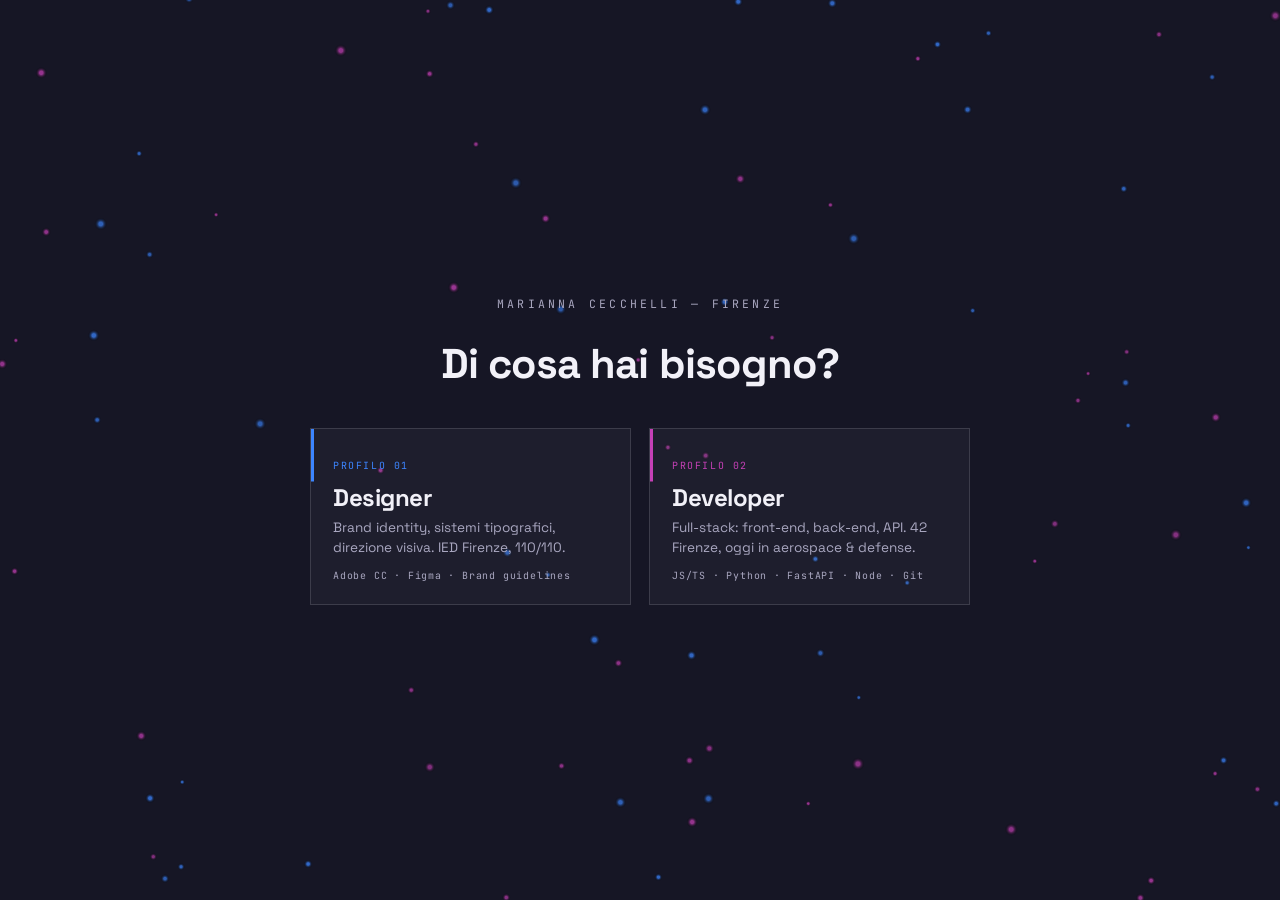
==== commit 31dd3179: "fix secondari" ====
--- a/about.html
+++ b/about.html
@@ -1,68 +1,71 @@
+<!-- AVVERTENZA: questo file è GENERATO AUTOMATICAMENTE da generate_pages.py
+     NON MODIFICARE: le tue modifiche verranno sovrascritte.
+     Modifica invece templates/about_content.html -->
 <!DOCTYPE html>
 <html lang="it">
 <head>
-  <meta charset="UTF-8">
-  <meta name="viewport" content="width=device-width, initial-scale=1.0">
-  <title>About — Marianna Cecchelli</title>
-  <meta name="description" content="Percorso, formazione, competenze ed esperienze di Marianna Cecchelli — Visual Designer &amp; Full-Stack Developer.">
-  <link rel="preconnect" href="https://fonts.googleapis.com">
-  <link rel="preconnect" href="https://fonts.gstatic.com" crossorigin>
-  <link href="https://fonts.googleapis.com/css2?family=Space+Grotesk:wght@400;500;700&family=JetBrains+Mono:wght@400;700&display=swap" rel="stylesheet">
-  <link rel="stylesheet" href="css/fonts.css">
-  <link rel="stylesheet" href="css/style.css">
-  <script>
-  (function(){
-    try{
-      var params = new URLSearchParams(location.search);
-      if (params.has('reset')){
-        sessionStorage.removeItem('mc-lens');
-      } else {
-        var l = params.get('lens') || sessionStorage.getItem('mc-lens');
-        if (l === 'design' || l === 'dev') document.documentElement.setAttribute('data-lens', l);
-      }
-    } catch(e){}
-  })();
-  </script>
+	<meta charset="UTF-8">
+	<meta name="viewport" content="width=device-width, initial-scale=1.0">
+	<title>About — Marianna Cecchelli</title>
+	<meta name="description" content="Percorso, formazione, competenze ed esperienze di Marianna Cecchelli — Visual Designer & Full-Stack Developer.">
+	<link rel="preconnect" href="https://fonts.googleapis.com">
+	<link rel="preconnect" href="https://fonts.gstatic.com" crossorigin>
+	<link href="https://fonts.googleapis.com/css2?family=Space+Grotesk:wght@400;500;700&family=JetBrains+Mono:wght@400;700&display=swap" rel="stylesheet">
+	<link rel="stylesheet" href="css/fonts.css">
+	<link rel="stylesheet" href="css/style.css">
+	<script>
+	(function(){
+		try{
+			var params = new URLSearchParams(location.search);
+			if (params.has('reset')){
+				localStorage.removeItem('mc-lens');
+			} else {
+				var l = params.get('lens') || localStorage.getItem('mc-lens');
+				if (l === 'design' || l === 'dev') document.documentElement.setAttribute('data-lens', l);
+			}
+		} catch(e){}
+	})();
+	</script>
 </head>
 <body>
 
 <div class="lens-gate">
-  <canvas id="gate-particles-canvas" class="particles-canvas"></canvas>
-  <p class="hero-eyebrow">Marianna Cecchelli — Firenze</p>
-  <h1>Di cosa hai bisogno?</h1>
-  <div class="lens-picker" role="group" aria-label="Scegli il profilo da cui guardare il portfolio">
-    <button type="button" class="lens-card is-design" data-set-lens="design" aria-pressed="false">
-      <span class="lc-kicker">Profilo 01</span>
-      <h2>Designer</h2>
-      <p>Brand identity, sistemi tipografici, direzione visiva. IED Firenze, 110/110.</p>
-      <p class="lc-stack">Adobe CC · Figma · Brand guidelines</p>
-    </button>
-    <button type="button" class="lens-card is-dev" data-set-lens="dev" aria-pressed="false">
-      <span class="lc-kicker">Profilo 02</span>
-      <h2>Developer</h2>
-      <p>Full-stack: front-end, back-end, API. 42 Firenze, oggi in aerospace &amp; defense.</p>
-      <p class="lc-stack">JS/TS · Python · FastAPI · Node · Git</p>
-    </button>
-  </div>
+	<canvas id="gate-particles-canvas" class="particles-canvas" aria-hidden="true"></canvas>
+	<p class="hero-eyebrow">Marianna Cecchelli — Firenze</p>
+	<h1>Di cosa hai bisogno?</h1>
+	<div class="lens-picker" role="group" aria-label="Scegli il profilo da cui guardare il portfolio">
+		<button type="button" class="lens-card is-design" data-set-lens="design" aria-pressed="false">
+			<span class="lc-kicker">Profilo 01</span>
+			<h2>Designer</h2>
+			<p>Brand identity, sistemi tipografici, direzione visiva. IED Firenze, 110/110.</p>
+			<p class="lc-stack">Adobe CC · Figma · Brand guidelines</p>
+		</button>
+		<button type="button" class="lens-card is-dev" data-set-lens="dev" aria-pressed="false">
+			<span class="lc-kicker">Profilo 02</span>
+			<h2>Developer</h2>
+			<p>Full-stack: front-end, back-end, API. 42 Firenze, oggi in aerospace &amp; defense.</p>
+			<p class="lc-stack">JS/TS · Python · FastAPI · Node · Git</p>
+		</button>
+	</div>
 </div>
 
 <div class="lens-sweep" aria-hidden="true"></div>
 
 <header class="site-header">
-  <a href="index.html" class="logo"><img src="assets/img/logo.png" alt="Marianna Cecchelli" class="logo-img"></a>
-  <div class="lens-pill">
-    <span>Profilo: <b id="lens-name">—</b></span>
-    <button type="button" id="lens-swap">ribalta</button>
-  </div>
-  <nav class="nav" id="site-nav">
-    <a href="index.html">Home</a>
-    <a href="about.html" class="is-current">About</a>
-    <a href="portfolio.html">Portfolio</a>
-    <a href="contatti.html">Contatti</a>
-  </nav>
-  <button class="nav-toggle" aria-label="Apri menu" aria-expanded="false" aria-controls="site-nav">
-    <span></span><span></span><span></span>
-  </button>
+	<a href="index.html" class="logo"><img src="assets/img/logo.png" alt="Marianna Cecchelli" class="logo-img"></a>
+	<div class="lens-pill">
+		<span>Profilo: <b id="lens-name">—</b></span>
+		<button type="button" id="lens-swap">ribalta</button>
+	</div>
+	<nav class="nav" id="site-nav">
+		<a href="index.html">Home</a>
+		<a href="about.html">About</a>
+		<a href="portfolio.html">Portfolio</a>
+		<a href="contatti.html">Contatti</a>
+	</nav>
+	<button class="nav-toggle" aria-label="Apri menu" aria-expanded="false" aria-controls="site-nav">
+		<span></span><span></span><span></span>
+	</button>
 </header>
 
 <main id="top">
@@ -233,13 +236,14 @@
     </div>
   </section>
 
+
 </main>
 
 <footer class="site-footer">
-  <div class="row-inner">
-    <p>© <span id="year"></span> Marianna Cecchelli</p>
-    <p>Firenze — contenuti e progetti in aggiornamento</p>
-  </div>
+	<div class="row-inner">
+		<p>© <span id="year"></span> Marianna Cecchelli</p>
+		<p>Firenze — contenuti e progetti in aggiornamento</p>
+	</div>
 </footer>
 
 <script src="js/script.js"></script>
--- a/css/style.css
+++ b/css/style.css
@@ -1,69 +1,69 @@
 /* =============================================================================
-   MARIANNA CECCHELLI — PORTFOLIO
-   Foglio di stile condiviso (index / about / portfolio / contatti)
-
-   Sistema: 1 fondo + 2 accent. La DUALITÀ è una variabile sola (--dom / --sub)
-   che si ribalta quando il visitatore sceglie l'anima Designer o Developer.
-   ============================================================================= */
+	 MARIANNA CECCHELLI — PORTFOLIO
+	 Foglio di stile condiviso (index / about / portfolio / contatti)
+
+	 Sistema: 1 fondo + 2 accent. La DUALITÀ è una variabile sola (--dom / --sub)
+	 che si ribalta quando il visitatore sceglie l'anima Designer o Developer.
+	 ============================================================================= */
 
 *, *::before, *::after { box-sizing: border-box; margin: 0; padding: 0; }
 
 :root{
-  /* palette — punto fermo */
-  --bg:#161625;
-  --blue:#3c85ff;
-  --magenta:#c540b6;
-  --text:#f2f1f8;
-  --dim:#a9a7c0;
-
-  /* dominante / subordinato: TUTTO il sito legge queste due, mai --blue/--magenta */
-  --dom:var(--blue);
-  --sub:var(--magenta);
-  --dom-rgb:60,133,255;
-  --sub-rgb:197,64,182;
-  --mix:50%;                 /* equilibrio del gradiente: 50% = doppia anima */
-
-  --grad:linear-gradient(100deg,
-      var(--dom) 0%,
-      var(--dom) calc(var(--mix) - 20%),
-      var(--sub) calc(var(--mix) + 28%),
-      var(--sub) 100%);
-
-  /* tipografia:
-     - Urban Spray: SOLO accenti (cover + titoli di sezione). Maiuscolo, dosato.
-     - Space Grotesk: titoli, UI e testo. Grottesca leggermente "storta": sta
-       esattamente tra il lato progetto e il lato codice.
-     - JetBrains Mono: etichette, numeri, meta — la voce del codice. */
-  --ff-spray:'UrbanSpray', 'Impact', sans-serif;
-  --ff-body:'Space Grotesk', system-ui, sans-serif;
-  --ff-mono:'JetBrains Mono', ui-monospace, monospace;
-
-  --wrap:1180px;
+	/* palette — punto fermo */
+	--bg:#161625;
+	--blue:#3c85ff;
+	--magenta:#c540b6;
+	--text:#f2f1f8;
+	--dim:#a9a7c0;
+
+	/* dominante / subordinato: TUTTO il sito legge queste due, mai --blue/--magenta */
+	--dom:var(--blue);
+	--sub:var(--magenta);
+	--dom-rgb:60,133,255;
+	--sub-rgb:197,64,182;
+	--mix:50%;                 /* equilibrio del gradiente: 50% = doppia anima */
+
+	--grad:linear-gradient(100deg,
+			var(--dom) 0%,
+			var(--dom) calc(var(--mix) - 20%),
+			var(--sub) calc(var(--mix) + 28%),
+			var(--sub) 100%);
+
+	/* tipografia:
+		 - Urban Spray: SOLO accenti (cover + titoli di sezione). Maiuscolo, dosato.
+		 - Space Grotesk: titoli, UI e testo. Grottesca leggermente "storta": sta
+			 esattamente tra il lato progetto e il lato codice.
+		 - JetBrains Mono: etichette, numeri, meta — la voce del codice. */
+	--ff-spray:'UrbanSpray', 'Impact', sans-serif;
+	--ff-body:'Space Grotesk', system-ui, sans-serif;
+	--ff-mono:'JetBrains Mono', ui-monospace, monospace;
+
+	--wrap:1180px;
 }
 
 /* --- I DUE PROFILI --------------------------------------------------------
-   Non sono due temi cromatici: cambiano colore dominante, gerarchia dei
-   contenuti, copy, ordine dei progetti, texture di fondo e segno grafico. */
+	 Non sono due temi cromatici: cambiano colore dominante, gerarchia dei
+	 contenuti, copy, ordine dei progetti, texture di fondo e segno grafico. */
 html[data-lens="design"]{
-  --dom:var(--blue); --sub:var(--magenta);
-  --dom-rgb:60,133,255;  --sub-rgb:197,64,182;
-  --mix:72%;
+	--dom:var(--blue); --sub:var(--magenta);
+	--dom-rgb:60,133,255;  --sub-rgb:197,64,182;
+	--mix:72%;
 }
 html[data-lens="dev"]{
-  --dom:var(--magenta); --sub:var(--blue);
-  --dom-rgb:197,64,182;  --sub-rgb:60,133,255;
-  --mix:72%;
+	--dom:var(--magenta); --sub:var(--blue);
+	--dom-rgb:197,64,182;  --sub-rgb:60,133,255;
+	--mix:72%;
 }
 
 html{ scroll-behavior:smooth; }
 
 body{
-  background:var(--bg);
-  color:var(--text);
-  font-family:var(--ff-body);
-  line-height:1.6;
-  overflow-x:hidden;
-  -webkit-font-smoothing:antialiased;
+	background:var(--bg);
+	color:var(--text);
+	font-family:var(--ff-body);
+	line-height:1.6;
+	overflow-x:hidden;
+	-webkit-font-smoothing:antialiased;
 }
 img{ max-width:100%; display:block; }
 a{ color:inherit; text-decoration:none; }
@@ -73,79 +73,79 @@
 
 /* texture di fondo: griglia tecnica (Developer) vs velo spray (Designer) */
 body::before{
-  content:''; position:fixed; inset:0; z-index:0; pointer-events:none;
-  opacity:0; transition:opacity .6s ease, background .6s ease;
+	content:''; position:fixed; inset:0; z-index:0; pointer-events:none;
+	opacity:0; transition:opacity .6s ease, background .6s ease;
 }
 html[data-lens="dev"] body::before{
-  opacity:.30;
-  background-image:
-    linear-gradient(rgba(197,64,182,.10) 1px, transparent 1px),
-    linear-gradient(90deg, rgba(197,64,182,.10) 1px, transparent 1px);
-  background-size:64px 64px;
+	opacity:.30;
+	background-image:
+		linear-gradient(rgba(197,64,182,.10) 1px, transparent 1px),
+		linear-gradient(90deg, rgba(197,64,182,.10) 1px, transparent 1px);
+	background-size:64px 64px;
 }
 html[data-lens="design"] body::before{
-  opacity:.45;
-  background-image:
-    radial-gradient(circle at 12% 18%, rgba(60,133,255,.16), transparent 42%),
-    radial-gradient(circle at 88% 72%, rgba(60,133,255,.12), transparent 46%);
+	opacity:.45;
+	background-image:
+		radial-gradient(circle at 12% 18%, rgba(60,133,255,.16), transparent 42%),
+		radial-gradient(circle at 88% 72%, rgba(60,133,255,.12), transparent 46%);
 }
 .site-header, main, .site-footer{ position:relative; z-index:1; }
 
 /* =========================================================================
-   LAYOUT
-   ========================================================================= */
+	 LAYOUT
+	 ========================================================================= */
 .row-block{ width:100%; padding:120px 6vw; }
 .row-inner{ max-width:var(--wrap); margin:0 auto; }
 @media (max-width:700px){ .row-block{ padding:78px 6vw; } }
 
 /* divisore: tratto di marker netto, doppia passata (niente colature) */
 .row-divider{
-  width:100%; max-width:var(--wrap); height:12px; margin:30px auto 60px;
-  background:var(--grad);
-  -webkit-mask:var(--marker) no-repeat center / 100% 100%;
-          mask:var(--marker) no-repeat center / 100% 100%;
-  --marker:url("data:image/svg+xml,%3Csvg xmlns='http://www.w3.org/2000/svg' viewBox='0 0 1180 12' preserveAspectRatio='none'%3E%3Cpath d='M4 7.4 L1176 4.2 L1176 8.8 L4 10.4 Z' fill='%23fff'/%3E%3Cpath d='M20 3.1 L560 2.0 L556 4.3 L20 5.2 Z' fill='%23fff' opacity='.5'/%3E%3C/svg%3E");
-  transition:background .5s ease;
+	width:100%; max-width:var(--wrap); height:12px; margin:30px auto 60px;
+	background:var(--grad);
+	-webkit-mask:var(--marker) no-repeat center / 100% 100%;
+					mask:var(--marker) no-repeat center / 100% 100%;
+	--marker:url("data:image/svg+xml,%3Csvg xmlns='http://www.w3.org/2000/svg' viewBox='0 0 1180 12' preserveAspectRatio='none'%3E%3Cpath d='M4 7.4 L1176 4.2 L1176 8.8 L4 10.4 Z' fill='%23fff'/%3E%3Cpath d='M20 3.1 L560 2.0 L556 4.3 L20 5.2 Z' fill='%23fff' opacity='.5'/%3E%3C/svg%3E");
+	transition:background .5s ease;
 }
 .row-divider.short{ max-width:200px; margin:24px 0 44px; }
 
 /* etichetta ricorrente: cambia segno col profilo (mono `//` vs spray `✦`) */
 .meta{
-  font-family:var(--ff-mono);
-  font-size:.72rem; letter-spacing:.16em; text-transform:uppercase;
-  color:var(--dim);
+	font-family:var(--ff-mono);
+	font-size:.72rem; letter-spacing:.16em; text-transform:uppercase;
+	color:var(--dim);
 }
 html[data-lens="dev"] .meta::before{ content:'// '; color:var(--dom); }
 html[data-lens="design"] .meta::before{ content:'✦ '; color:var(--dom); }
 
 /* titolo di sezione: font pulito, leggibile (Urban Spray resta solo sulla cover:
-   la texture "spray" del font ha decine di micro-triangoli incorporati nei glifi,
-   a queste dimensioni diventa rumore che rompe la leggibilità) */
+	 la texture "spray" del font ha decine di micro-triangoli incorporati nei glifi,
+	 a queste dimensioni diventa rumore che rompe la leggibilità) */
 .section-title{
-  font-family:var(--ff-body);
-  font-weight:700;
-  font-size:clamp(2.8rem,7vw,5rem);
-  line-height:1.15;
-  letter-spacing:-.02em;
-  color:var(--dom);
+	font-family:var(--ff-body);
+	font-weight:700;
+	font-size:clamp(2.8rem,7vw,5rem);
+	line-height:1.15;
+	letter-spacing:-.02em;
+	color:var(--dom);
 }
 @supports (background-clip:text) or (-webkit-background-clip:text){
-  .section-title{
-    background:var(--grad);
-    -webkit-background-clip:text; background-clip:text; color:transparent;
-  }
+	.section-title{
+		background:var(--grad);
+		-webkit-background-clip:text; background-clip:text; color:transparent;
+	}
 }
 h1,h2,h3{ font-family:var(--ff-body); font-weight:700; letter-spacing:-.02em; line-height:1.15; }
 .lead{ color:var(--dim); font-size:1.05rem; max-width:60ch; }
 
 /* =========================================================================
-   HEADER
-   ========================================================================= */
+	 HEADER
+	 ========================================================================= */
 .site-header{
-  position:fixed; top:0; left:0; right:0; z-index:100;
-  display:flex; align-items:center; justify-content:space-between; gap:18px;
-  padding:20px 6vw;
-  background:linear-gradient(to bottom, rgba(11,11,20,.75), rgba(11,11,20,0));
+	position:fixed; top:0; left:0; right:0; z-index:100;
+	display:flex; align-items:center; justify-content:space-between; gap:18px;
+	padding:20px 6vw;
+	background:linear-gradient(to bottom, rgba(11,11,20,.75), rgba(11,11,20,0));
 }
 .logo{ display:flex; align-items:center; }
 .logo-img{ height:34px; width:auto; display:block; mix-blend-mode:screen; }
@@ -158,27 +158,27 @@
 
 /* indicatore di profilo: compare solo quando un'anima è stata scelta */
 .lens-pill{
-  display:flex; align-items:center; gap:9px;
-  font-family:var(--ff-mono); font-size:.64rem; letter-spacing:.1em; text-transform:uppercase;
-  border:1px solid rgba(242,241,248,.18); border-radius:999px; padding:6px 8px 6px 13px;
-  opacity:0; transform:translateY(-6px); pointer-events:none;
-  transition:opacity .35s ease, transform .35s ease, border-color .5s ease;
+	display:flex; align-items:center; gap:9px;
+	font-family:var(--ff-mono); font-size:.64rem; letter-spacing:.1em; text-transform:uppercase;
+	border:1px solid rgba(242,241,248,.18); border-radius:999px; padding:6px 8px 6px 13px;
+	opacity:0; transform:translateY(-6px); pointer-events:none;
+	transition:opacity .35s ease, transform .35s ease, border-color .5s ease;
 }
 html[data-lens] .lens-pill{ opacity:1; transform:none; pointer-events:auto; border-color:rgba(var(--dom-rgb),.6); }
 .lens-pill b{ color:var(--dom); font-weight:700; }
 .lens-pill button{
-  background:none; border:1px solid rgba(242,241,248,.22); border-radius:999px;
-  padding:3px 9px; cursor:pointer; font-family:var(--ff-mono); font-size:.6rem;
-  transition:background .2s ease, border-color .2s ease, color .2s ease;
+	background:none; border:1px solid rgba(242,241,248,.22); border-radius:999px;
+	padding:3px 9px; cursor:pointer; font-family:var(--ff-mono); font-size:.6rem;
+	transition:background .2s ease, border-color .2s ease, color .2s ease;
 }
 .lens-pill button:hover{ background:var(--dom); border-color:var(--dom); color:var(--bg); }
 
 /* --- gate d'ingresso: prima di scegliere design/dev non esiste "entrambi",
-   il resto del sito resta nascosto finché non si sceglie ------------------ */
+	 il resto del sito resta nascosto finché non si sceglie ------------------ */
 .lens-gate{
-  position:fixed; inset:0; z-index:50; background:var(--bg);
-  display:flex; flex-direction:column; align-items:center; justify-content:center;
-  text-align:center; padding:6vw;
+	position:fixed; inset:0; z-index:50; background:var(--bg);
+	display:flex; flex-direction:column; align-items:center; justify-content:center;
+	text-align:center; padding:6vw;
 }
 .lens-gate > *:not(.particles-canvas){ position:relative; z-index:1; }
 .lens-gate .particles-canvas{ z-index:0; }
@@ -190,71 +190,71 @@
 .nav-toggle{ display:none; flex-direction:column; gap:5px; background:none; border:none; cursor:pointer; padding:6px; }
 .nav-toggle span{ width:24px; height:2px; background:var(--text); display:block; }
 @media (max-width:940px){
-  .nav{
-    display:none; position:fixed; top:72px; right:6vw; flex-direction:column; gap:18px;
-    background:var(--bg); border:1px solid rgba(242,241,248,.15); border-radius:12px; padding:26px 34px;
-  }
-  .nav.is-open{ display:flex; }
-  .nav-toggle{ display:flex; }
-  .lens-pill{ display:none; }
-}
-
-/* =========================================================================
-   HOME — cover particellare → roll 3D → hero
-   ========================================================================= */
+	.nav{
+		display:none; position:fixed; top:72px; right:6vw; flex-direction:column; gap:18px;
+		background:var(--bg); border:1px solid rgba(242,241,248,.15); border-radius:12px; padding:26px 34px;
+	}
+	.nav.is-open{ display:flex; }
+	.nav-toggle{ display:flex; }
+	.lens-pill{ display:none; }
+}
+
+/* =========================================================================
+	 HOME — cover particellare → roll 3D → hero
+	 ========================================================================= */
 .roll-stage{ position:relative; height:230vh; }
 .roll-sticky{ position:sticky; top:0; height:100vh; overflow:hidden; perspective:1700px; }
 .roll-cover, .roll-hero-landing{ position:absolute; inset:0; width:100%; height:100%; }
 .roll-cover{
-  z-index:2; background:var(--bg); transform-origin:top center;
-  backface-visibility:hidden; will-change:transform, opacity;
+	z-index:2; background:var(--bg); transform-origin:top center;
+	backface-visibility:hidden; will-change:transform, opacity;
 }
 .roll-hero-landing{ z-index:1; }
 .particles-canvas{ position:absolute; inset:0; width:100%; height:100%; }
 .hero-particles-canvas{ z-index:0; }
 
 .cover-welcome{
-  position:absolute; inset:0;
-  display:flex; flex-direction:column; align-items:center; justify-content:center;
-  text-align:center; color:var(--text); pointer-events:none;
-  opacity:0; filter:blur(12px); will-change:opacity, filter, transform;
+	position:absolute; inset:0;
+	display:flex; flex-direction:column; align-items:center; justify-content:center;
+	text-align:center; color:var(--text); pointer-events:none;
+	opacity:0; filter:blur(12px); will-change:opacity, filter, transform;
 }
 .cover-line1{
-  display:block; font-family:var(--ff-mono);
-  font-size:clamp(.75rem,1.8vw,1rem); letter-spacing:.34em; text-transform:uppercase;
-  color:var(--dim);
+	display:block; font-family:var(--ff-mono);
+	font-size:clamp(.75rem,1.8vw,1rem); letter-spacing:.34em; text-transform:uppercase;
+	color:var(--dim);
 }
 /* "playground" — Urban Spray, gradiente blu→magenta, glow neon */
 .cover-line2{
-  display:block; font-family:var(--ff-spray); text-transform:uppercase;
-  font-size:clamp(3.4rem,12vw,8.5rem); line-height:1.6; letter-spacing:.02em;
-  margin-top:-6px;
-  color:var(--blue); /* fallback */
+	display:block; font-family:var(--ff-spray); text-transform:uppercase;
+	font-size:clamp(3.4rem,12vw,8.5rem); line-height:1.6; letter-spacing:.02em;
+	margin-top:-6px;
+	color:var(--blue); /* fallback */
 }
 @supports (background-clip:text) or (-webkit-background-clip:text){
-  .cover-line2{
-    background:linear-gradient(120deg, var(--blue), var(--magenta));
-    -webkit-background-clip:text; background-clip:text; color:transparent;
-  }
+	.cover-line2{
+		background:linear-gradient(120deg, var(--blue), var(--magenta));
+		-webkit-background-clip:text; background-clip:text; color:transparent;
+	}
 }
 .hero-scroll{
-  position:absolute; bottom:30px; left:50%; transform:translateX(-50%); z-index:3;
-  pointer-events:none; font-family:var(--ff-mono); font-size:.66rem;
-  letter-spacing:.22em; text-transform:uppercase; color:var(--dim);
-  display:flex; flex-direction:column; align-items:center; gap:10px;
+	position:absolute; bottom:30px; left:50%; transform:translateX(-50%); z-index:3;
+	pointer-events:none; font-family:var(--ff-mono); font-size:.66rem;
+	letter-spacing:.22em; text-transform:uppercase; color:var(--dim);
+	display:flex; flex-direction:column; align-items:center; gap:10px;
 }
 .hero-scroll span{ width:1px; height:40px; background:linear-gradient(to bottom, var(--blue), transparent); display:block; }
 
 .hero{ min-height:100%; height:100%; display:flex; align-items:center; justify-content:center; position:relative; }
 .hero-inner{ width:100%; max-width:var(--wrap); padding:90px 5% 0; position:relative; z-index:1; text-align:center; }
 .hero-eyebrow{
-  font-family:var(--ff-mono); font-size:.72rem; letter-spacing:.28em; text-transform:uppercase;
-  color:var(--dim); margin-bottom:16px;
+	font-family:var(--ff-mono); font-size:.72rem; letter-spacing:.28em; text-transform:uppercase;
+	color:var(--dim); margin-bottom:16px;
 }
 .hero .hero-eyebrow{ font-weight:700; }
 .hero h1{
-  font-size:clamp(2.1rem,5.4vw,4rem);
-  line-height:1.06; max-width:17ch; margin:0 auto;
+	font-size:clamp(2.1rem,5.4vw,4rem);
+	line-height:1.06; max-width:17ch; margin:0 auto;
 }
 .w-design{ color:var(--blue); }
 .w-dev{ color:var(--magenta); }
@@ -263,21 +263,21 @@
 /* --- selettore duale ------------------------------------------------------ */
 .lens-picker{ display:grid; grid-template-columns:1fr 1fr; gap:18px; max-width:660px; margin:36px auto 0; }
 .lens-card{
-  position:relative; text-align:left; cursor:pointer; overflow:hidden;
-  background:rgba(242,241,248,.035);
-  border:1px solid rgba(242,241,248,.14);
-  padding:22px 22px 20px;
-  transition:transform .25s ease, border-color .3s ease, background .3s ease;
+	position:relative; text-align:left; cursor:pointer; overflow:hidden;
+	background:rgba(242,241,248,.035);
+	border:1px solid rgba(242,241,248,.14);
+	padding:22px 22px 20px;
+	transition:transform .25s ease, border-color .3s ease, background .3s ease;
 }
 .lens-card::before{
-  content:''; position:absolute; inset:0; pointer-events:none; opacity:0; transition:opacity .35s ease;
-  background:
-    radial-gradient(circle at 85% 115%, rgba(var(--c),.4), transparent 62%),
-    radial-gradient(circle at 8% -12%, rgba(var(--c),.2), transparent 55%);
+	content:''; position:absolute; inset:0; pointer-events:none; opacity:0; transition:opacity .35s ease;
+	background:
+		radial-gradient(circle at 85% 115%, rgba(var(--c),.4), transparent 62%),
+		radial-gradient(circle at 8% -12%, rgba(var(--c),.2), transparent 55%);
 }
 .lens-card::after{
-  content:''; position:absolute; left:0; top:0; bottom:0; width:3px;
-  background:rgb(var(--c)); transform:scaleY(.3); transform-origin:top; transition:transform .35s ease;
+	content:''; position:absolute; left:0; top:0; bottom:0; width:3px;
+	background:rgb(var(--c)); transform:scaleY(.3); transform-origin:top; transition:transform .35s ease;
 }
 .lens-card:hover{ transform:translateY(-4px); border-color:rgba(var(--c),.65); }
 .lens-card:hover::before, .lens-card[aria-pressed="true"]::before{ opacity:1; }
@@ -286,67 +286,67 @@
 .lens-card.is-design{ --c:60,133,255; }
 .lens-card.is-dev{ --c:197,64,182; }
 .lens-card .lc-kicker{
-  font-family:var(--ff-mono); font-size:.62rem; letter-spacing:.16em; text-transform:uppercase;
-  color:rgb(var(--c));
+	font-family:var(--ff-mono); font-size:.62rem; letter-spacing:.16em; text-transform:uppercase;
+	color:rgb(var(--c));
 }
 .lens-card h2{ font-size:1.5rem; margin:8px 0 6px; }
 .lens-card p{ font-size:.85rem; color:var(--dim); line-height:1.45; }
 .lens-card .lc-stack{
-  margin-top:12px; font-family:var(--ff-mono); font-size:.62rem; letter-spacing:.08em; color:var(--dim);
+	margin-top:12px; font-family:var(--ff-mono); font-size:.62rem; letter-spacing:.08em; color:var(--dim);
 }
 @media (max-width:640px){
-  .lens-picker{ grid-template-columns:1fr; gap:12px; }
-  .hero-inner{ padding-top:76px; }
+	.lens-picker{ grid-template-columns:1fr; gap:12px; }
+	.hero-inner{ padding-top:76px; }
 }
 
 /* passata di spray al cambio profilo */
 .lens-sweep{
-  position:fixed; inset:0; z-index:200; pointer-events:none; opacity:0;
-  mix-blend-mode:screen; transform:translateX(-100%);
-  background:linear-gradient(100deg, transparent 0%, rgba(var(--dom-rgb),.85) 45%, rgba(var(--sub-rgb),.5) 62%, transparent 100%);
+	position:fixed; inset:0; z-index:200; pointer-events:none; opacity:0;
+	mix-blend-mode:screen; transform:translateX(-100%);
+	background:linear-gradient(100deg, transparent 0%, rgba(var(--dom-rgb),.85) 45%, rgba(var(--sub-rgb),.5) 62%, transparent 100%);
 }
 .lens-sweep.is-running{ animation:sweep .85s cubic-bezier(.7,0,.2,1); }
 @keyframes sweep{
-  0%{ opacity:0; transform:translateX(-100%) skewX(-8deg); }
-  22%{ opacity:.9; }
-  100%{ opacity:0; transform:translateX(100%) skewX(-8deg); }
-}
-
-/* =========================================================================
-   SERVIZI
-   ========================================================================= */
+	0%{ opacity:0; transform:translateX(-100%) skewX(-8deg); }
+	22%{ opacity:.9; }
+	100%{ opacity:0; transform:translateX(100%) skewX(-8deg); }
+}
+
+/* =========================================================================
+	 SERVIZI
+	 ========================================================================= */
 .services-tools{ font-family:var(--ff-mono); font-size:.78rem; color:var(--dim); line-height:2; margin-bottom:52px; }
 .services-tools b{ color:var(--text); font-weight:400; }
-.services-grid{ display:grid; grid-template-columns:repeat(auto-fit,minmax(300px,1fr)); gap:22px; }
+.services-grid{ display:grid; grid-template-columns:repeat(auto-fit,minmax(min(300px,100%),1fr)); gap:22px; }
 .service-block{
-  position:relative; padding:30px 28px 28px;
-  background:rgba(242,241,248,.035); border:1px solid rgba(242,241,248,.12);
-  transition:transform .25s ease, border-color .3s ease, background .5s ease;
+	position:relative; padding:30px 28px 28px;
+	background:rgba(242,241,248,.035); border:1px solid rgba(242,241,248,.12);
+	transition:transform .25s ease, border-color .3s ease, background .5s ease;
 }
 .service-block::after{ content:''; position:absolute; left:-1px; top:-1px; bottom:-1px; width:2px; background:rgb(var(--c)); }
 .service-block:hover{ transform:translateY(-3px); border-color:rgba(var(--c),.5); }
 .service-block.is-dev{ --c:197,64,182; }
 .service-block.is-design{ --c:60,133,255; }
 .service-tag{
-  display:inline-block; font-family:var(--ff-mono); font-weight:700; font-size:.62rem;
-  letter-spacing:.12em; text-transform:uppercase; color:var(--bg); background:rgb(var(--c)); padding:3px 9px;
+	display:inline-block; font-family:var(--ff-mono); font-weight:700; font-size:.62rem;
+	letter-spacing:.12em; text-transform:uppercase; color:var(--bg); background:rgb(var(--c)); padding:3px 9px;
 }
 .service-block h3{ font-size:1.25rem; margin:16px 0 10px; }
 .service-block p{ font-size:.92rem; color:var(--dim); }
 html[data-lens="dev"] .service-block.is-dev,
 html[data-lens="design"] .service-block.is-design{
-  order:-1; background:rgba(var(--dom-rgb),.08); border-color:rgba(var(--dom-rgb),.42);
-}
-
-/* =========================================================================
-   PROGETTI
-   ========================================================================= */
+	order:-1; background:rgba(var(--dom-rgb),.08); border-color:rgba(var(--dom-rgb),.42);
+}
+
+/* =========================================================================
+	 PROGETTI
+	 ========================================================================= */
 .work-filters{ display:flex; gap:10px; flex-wrap:wrap; margin-bottom:34px; }
 .filter-btn{
-  background:none; border:1px solid rgba(242,241,248,.28); color:inherit;
-  padding:9px 18px; border-radius:999px; cursor:pointer;
-  font-family:var(--ff-mono); font-size:.7rem; letter-spacing:.08em; text-transform:uppercase;
-  transition:border-color .2s ease, background .2s ease, color .2s ease;
+	background:none; border:1px solid rgba(242,241,248,.28); color:inherit;
+	padding:9px 18px; border-radius:999px; cursor:pointer;
+	font-family:var(--ff-mono); font-size:.7rem; letter-spacing:.08em; text-transform:uppercase;
+	transition:border-color .2s ease, background .2s ease, color .2s ease;
 }
 .filter-btn:hover{ border-color:var(--text); }
 .filter-btn.is-active{ background:var(--dom); border-color:var(--dom); color:var(--bg); box-shadow:0 0 22px rgba(var(--dom-rgb),.35); }
@@ -357,12 +357,12 @@
 .work-media{ position:relative; aspect-ratio:4/3; overflow:hidden; background:rgba(0,0,0,.25); border:1px solid rgba(242,241,248,.1); }
 .work-media img{ width:100%; height:100%; object-fit:cover; transition:transform .6s ease; }
 .work-media::after{
-  content:''; position:absolute; inset:0; pointer-events:none; mix-blend-mode:screen;
-  background:
-    radial-gradient(circle at 18% 82%, rgba(var(--dom-rgb),.5), transparent 44%),
-    radial-gradient(circle at 78% 16%, rgba(var(--sub-rgb),.42), transparent 46%),
-    radial-gradient(circle at 60% 70%, rgba(var(--dom-rgb),.26), transparent 30%);
-  opacity:0; transform:scale(1.16); transition:opacity .45s ease, transform .6s ease;
+	content:''; position:absolute; inset:0; pointer-events:none; mix-blend-mode:screen;
+	background:
+		radial-gradient(circle at 18% 82%, rgba(var(--dom-rgb),.5), transparent 44%),
+		radial-gradient(circle at 78% 16%, rgba(var(--sub-rgb),.42), transparent 46%),
+		radial-gradient(circle at 60% 70%, rgba(var(--dom-rgb),.26), transparent 30%);
+	opacity:0; transform:scale(1.16); transition:opacity .45s ease, transform .6s ease;
 }
 .work-card:hover .work-media img{ transform:scale(1.07); }
 .work-card:hover .work-media::after{ opacity:1; transform:scale(1); }
@@ -373,7 +373,7 @@
 .work-body p{ font-size:.88rem; color:var(--dim); }
 
 /* il profilo scelto porta avanti i suoi progetti e attenua gli altri:
-   niente sparisce, l'altra anima resta sempre visibile */
+	 niente sparisce, l'altra anima resta sempre visibile */
 html[data-lens="dev"] .work-card[data-lens="dev"],
 html[data-lens="design"] .work-card[data-lens="design"]{ order:-1; }
 html[data-lens="dev"] .work-card[data-lens="design"],
@@ -382,15 +382,15 @@
 
 .work-more{ margin-top:46px; }
 .btn{
-  display:inline-block; padding:13px 26px; border:1px solid var(--dom); border-radius:999px;
-  font-family:var(--ff-mono); font-size:.74rem; letter-spacing:.12em; text-transform:uppercase; color:var(--dom);
-  transition:background .25s ease, color .25s ease, box-shadow .25s ease;
+	display:inline-block; padding:13px 26px; border:1px solid var(--dom); border-radius:999px;
+	font-family:var(--ff-mono); font-size:.74rem; letter-spacing:.12em; text-transform:uppercase; color:var(--dom);
+	transition:background .25s ease, color .25s ease, box-shadow .25s ease;
 }
 .btn:hover{ background:var(--dom); color:var(--bg); box-shadow:0 0 26px rgba(var(--dom-rgb),.4); }
 
 /* =========================================================================
-   ABOUT
-   ========================================================================= */
+	 ABOUT
+	 ========================================================================= */
 .page-head{ padding:160px 6vw 0; }
 .page-head .row-inner{ max-width:var(--wrap); }
 
@@ -399,21 +399,21 @@
 .about-photo{ position:relative; border:1px solid rgba(242,241,248,.14); }
 .about-photo img{ aspect-ratio:1/1; object-fit:cover; width:100%; }
 .about-photo::after{
-  content:''; position:absolute; inset:0; pointer-events:none; mix-blend-mode:screen;
-  background:radial-gradient(circle at 20% 85%, rgba(var(--dom-rgb),.4), transparent 48%),
-             radial-gradient(circle at 82% 12%, rgba(var(--sub-rgb),.3), transparent 46%);
+	content:''; position:absolute; inset:0; pointer-events:none; mix-blend-mode:screen;
+	background:radial-gradient(circle at 20% 85%, rgba(var(--dom-rgb),.4), transparent 48%),
+						 radial-gradient(circle at 82% 12%, rgba(var(--sub-rgb),.3), transparent 46%);
 }
 .about-quote{
-  font-family:var(--ff-mono); font-size:.8rem; letter-spacing:.06em; color:var(--dom);
-  margin-bottom:14px;
+	font-family:var(--ff-mono); font-size:.8rem; letter-spacing:.06em; color:var(--dom);
+	margin-bottom:14px;
 }
 .about-text p{ color:var(--dim); margin-bottom:16px; }
 .about-text p strong{ color:var(--text); font-weight:500; }
 
 .edu-list{ display:flex; flex-direction:column; }
 .edu-list li{
-  display:flex; justify-content:space-between; gap:12px; flex-wrap:wrap;
-  padding:18px 0; border-bottom:1px solid rgba(242,241,248,.12);
+	display:flex; justify-content:space-between; gap:12px; flex-wrap:wrap;
+	padding:18px 0; border-bottom:1px solid rgba(242,241,248,.12);
 }
 .edu-list li strong{ font-weight:700; }
 .edu-list li em{ display:block; font-style:normal; color:var(--dim); font-size:.9rem; }
@@ -424,17 +424,17 @@
 .skills-columns{ display:grid; grid-template-columns:1fr 1fr; gap:26px; }
 @media (max-width:860px){ .skills-columns{ grid-template-columns:1fr; } }
 .skill-col{
-  border:1px solid rgba(242,241,248,.12); padding:28px 26px;
-  background:rgba(242,241,248,.03);
-  transition:border-color .4s ease, background .5s ease;
+	border:1px solid rgba(242,241,248,.12); padding:28px 26px;
+	background:rgba(242,241,248,.03);
+	transition:border-color .4s ease, background .5s ease;
 }
 .skill-col.is-dev{ --c:197,64,182; }
 .skill-col.is-design{ --c:60,133,255; }
 .skill-col h3{ font-size:1.2rem; margin:10px 0 20px; color:rgb(var(--c)); }
 .skill-group{ margin-bottom:18px; }
 .skill-group h4{
-  font-family:var(--ff-mono); font-size:.66rem; letter-spacing:.14em; text-transform:uppercase;
-  color:var(--dim); margin-bottom:8px; font-weight:400;
+	font-family:var(--ff-mono); font-size:.66rem; letter-spacing:.14em; text-transform:uppercase;
+	color:var(--dim); margin-bottom:8px; font-weight:400;
 }
 .skill-group p{ font-size:.92rem; }
 html[data-lens="dev"] .skill-col.is-dev,
@@ -445,8 +445,8 @@
 
 .exp-list{ display:flex; flex-direction:column; gap:0; }
 .exp-item{
-  display:grid; grid-template-columns:190px 1fr; gap:30px;
-  padding:26px 0; border-top:1px solid rgba(242,241,248,.12);
+	display:grid; grid-template-columns:190px 1fr; gap:30px;
+	padding:26px 0; border-top:1px solid rgba(242,241,248,.12);
 }
 @media (max-width:760px){ .exp-item{ grid-template-columns:1fr; gap:8px; } }
 .exp-when{ font-family:var(--ff-mono); font-size:.72rem; letter-spacing:.08em; color:var(--dom); padding-top:4px; }
@@ -455,8 +455,8 @@
 .exp-item p{ color:var(--dim); font-size:.92rem; }
 
 /* =========================================================================
-   CONTATTI
-   ========================================================================= */
+	 CONTATTI
+	 ========================================================================= */
 .contact-grid{ display:grid; grid-template-columns:repeat(auto-fit,minmax(230px,1fr)); gap:26px; }
 .contact-item{ border-top:1px solid rgba(242,241,248,.14); padding-top:18px; }
 .contact-item .meta{ margin-bottom:8px; color:var(--dom); }
@@ -464,30 +464,30 @@
 .contact-item a{ border-bottom:1px solid rgba(242,241,248,.25); padding-bottom:2px; transition:color .25s ease, border-color .25s ease; }
 .contact-item a:hover{ color:var(--dom); border-color:var(--dom); }
 .contact-avail{
-  display:flex; gap:12px; flex-wrap:wrap; margin-top:34px;
-  font-family:var(--ff-mono); font-size:.72rem; letter-spacing:.08em; text-transform:uppercase; color:var(--dim);
+	display:flex; gap:12px; flex-wrap:wrap; margin-top:34px;
+	font-family:var(--ff-mono); font-size:.72rem; letter-spacing:.08em; text-transform:uppercase; color:var(--dim);
 }
 .contact-avail span{ border:1px solid rgba(242,241,248,.2); border-radius:999px; padding:7px 14px; }
 
 /* =========================================================================
-   FOOTER + REVEAL + REDUCED MOTION
-   ========================================================================= */
+	 FOOTER + REVEAL + REDUCED MOTION
+	 ========================================================================= */
 .site-footer{ border-top:1px solid rgba(242,241,248,.1); padding:34px 6vw; color:var(--dim); }
 .site-footer .row-inner{
-  display:flex; justify-content:space-between; gap:14px; flex-wrap:wrap;
-  font-family:var(--ff-mono); font-size:.7rem; letter-spacing:.08em;
+	display:flex; justify-content:space-between; gap:14px; flex-wrap:wrap;
+	font-family:var(--ff-mono); font-size:.7rem; letter-spacing:.08em;
 }
 
 [data-reveal]{ opacity:0; transform:translateY(22px); transition:opacity .7s ease, transform .7s ease; }
 [data-reveal].is-visible{ opacity:1; transform:none; }
 
 @media (prefers-reduced-motion:reduce){
-  html{ scroll-behavior:auto; }
-  .roll-stage{ height:auto; }
-  .roll-sticky{ position:relative; height:auto; overflow:visible; perspective:none; }
-  .roll-cover{ display:none; }
-  .roll-hero-landing{ position:relative !important; height:auto; opacity:1 !important; padding:150px 0 90px; }
-  .lens-sweep{ display:none; }
-  [data-reveal]{ opacity:1; transform:none; transition:none; }
-  .work-card, .service-block, .lens-card, .btn{ transition:none; }
-}
+	html{ scroll-behavior:auto; }
+	.roll-stage{ height:auto; }
+	.roll-sticky{ position:relative; height:auto; overflow:visible; perspective:none; }
+	.roll-cover{ display:none; }
+	.roll-hero-landing{ position:relative !important; height:auto; opacity:1 !important; padding:150px 0 90px; }
+	.lens-sweep{ display:none; }
+	[data-reveal]{ opacity:1; transform:none; transition:none; }
+	.work-card, .service-block, .lens-card, .btn{ transition:none; }
+}
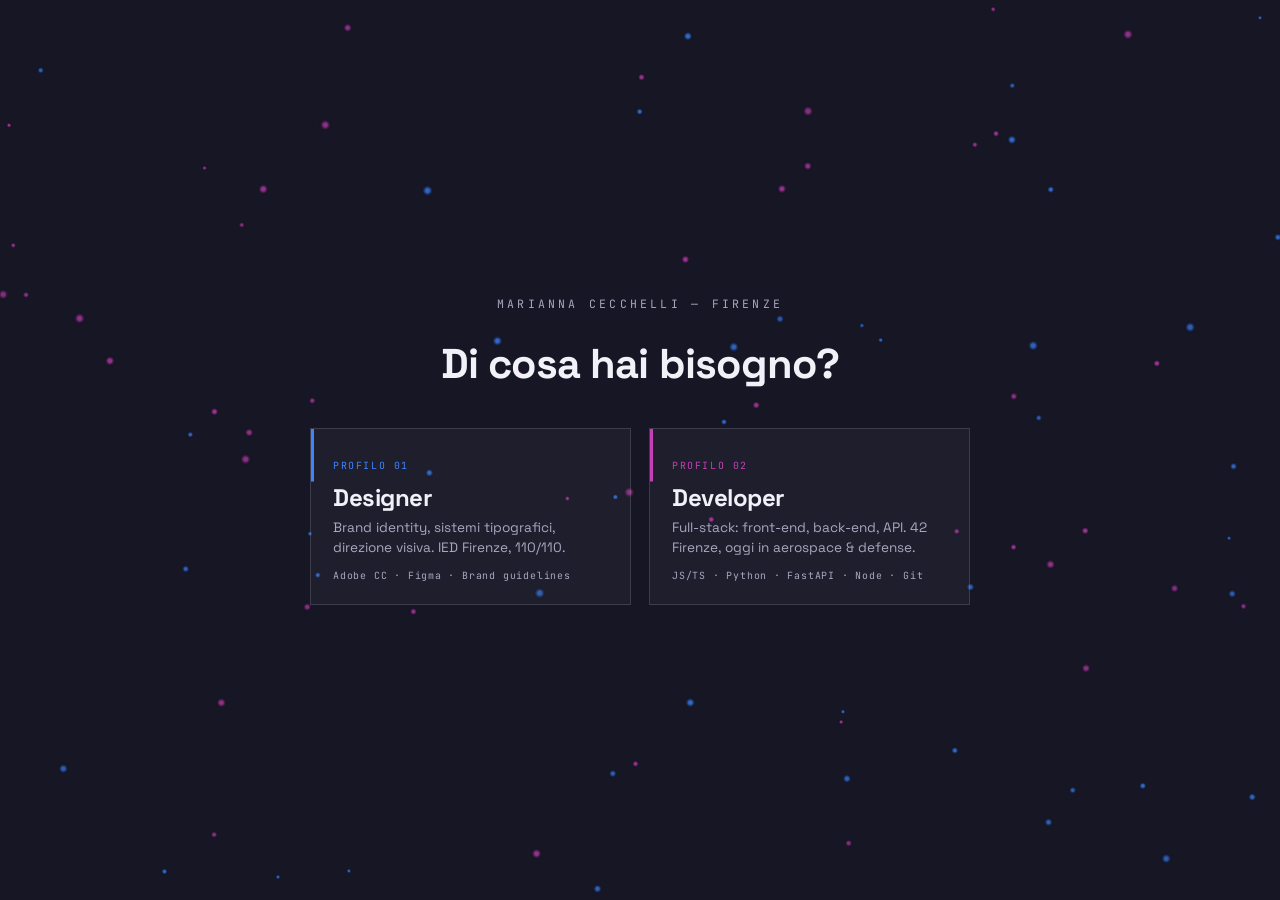
==== commit 14f08540: "da fixare contatti che fanno cacca" ====
--- a/about.html
+++ b/about.html
@@ -241,8 +241,43 @@
 
 <footer class="site-footer">
 	<div class="row-inner">
-		<p>© <span id="year"></span> Marianna Cecchelli</p>
-		<p>Firenze — contenuti e progetti in aggiornamento</p>
+		<div class="footer-main">
+			<div class="footer-brand">
+				<a href="index.html" class="footer-logo-link">
+					<img src="assets/img/logo.png" alt="Marianna Cecchelli" class="logo-img footer-logo">
+				</a>
+				<p>Visual Designer &amp; Full-Stack Developer.<br>Firenze, in sede o da remoto.</p>
+			</div>
+
+			<nav class="footer-nav" aria-label="Navigazione footer">
+				<p class="footer-label">Esplora</p>
+				<a href="index.html">Home</a>
+				<a href="about.html">About</a>
+				<a href="portfolio.html">Portfolio</a>
+				<a href="contatti.html">Contatti</a>
+			</nav>
+
+			<div class="footer-contact">
+				<p class="footer-label">Contatti</p>
+				<a href="mailto:cecchelli.marianna@gmail.com" aria-label="Invia una mail" title="Mail">
+					<svg class="contact-icon" viewBox="0 0 24 24" aria-hidden="true" focusable="false"><rect x="3" y="5" width="18" height="14" rx="2"></rect><path d="m4 7 8 6 8-6"></path></svg>
+					<span>Mail</span>
+				</a>
+				<a href="https://www.linkedin.com/in/marianna-cecchelli-49634823" target="_blank" rel="noopener" aria-label="Apri il profilo LinkedIn" title="LinkedIn">
+					<svg class="contact-icon contact-icon-linkedin" viewBox="0 0 24 24" aria-hidden="true" focusable="false"><path d="M5 8.5A1.5 1.5 0 1 0 5 5.5a1.5 1.5 0 0 0 0 3ZM3.7 10.2h2.6V20H3.7v-9.8ZM8 10.2h2.5v1.3h.1c.4-.8 1.4-1.6 2.9-1.6 3.1 0 3.7 2 3.7 4.7V20h-2.6v-4.8c0-1.1 0-2.5-1.6-2.5s-1.8 1.2-1.8 2.4V20H8v-9.8Z"></path></svg>
+					<span>LinkedIn</span>
+				</a>
+				<a href="https://github.com/mcecchel" target="_blank" rel="noopener" aria-label="Apri il profilo GitHub" title="GitHub">
+					<svg class="contact-icon contact-icon-github" viewBox="0 0 24 24" aria-hidden="true" focusable="false"><path fill-rule="evenodd" d="M12 2.5a9.5 9.5 0 0 0-3 18.5c.5.1.7-.2.7-.5v-1.8c-2.8.6-3.4-1.2-3.4-1.2-.5-1.2-1.1-1.5-1.1-1.5-.9-.6.1-.6.1-.6 1 0 1.5 1 1.5 1 .9 1.5 2.3 1.1 2.9.8.1-.6.4-1.1.7-1.3-2.2-.3-4.5-1.1-4.5-4.8 0-1.1.4-2 1-2.7-.1-.3-.4-1.3.1-2.7 0 0 .8-.3 2.8 1a9.5 9.5 0 0 1 5.1 0c2-1.3 2.8-1 2.8-1 .5 1.4.2 2.4.1 2.7.6.7 1 1.6 1 2.7 0 3.7-2.3 4.5-4.5 4.8.4.3.7.9.7 1.8v2.6c0 .3.2.6.7.5A9.5 9.5 0 0 0 12 2.5Z" clip-rule="evenodd"></path></svg>
+					<span>GitHub</span>
+				</a>
+			</div>
+		</div>
+
+		<div class="footer-bottom">
+			<p>© <span id="year"></span> Marianna Cecchelli</p>
+			<p>Contenuti e progetti in aggiornamento</p>
+		</div>
 	</div>
 </footer>
 
--- a/css/style.css
+++ b/css/style.css
@@ -472,10 +472,42 @@
 /* =========================================================================
 	 FOOTER + REVEAL + REDUCED MOTION
 	 ========================================================================= */
-.site-footer{ border-top:1px solid rgba(242,241,248,.1); padding:34px 6vw; color:var(--dim); }
-.site-footer .row-inner{
+.site-footer{ border-top:1px solid rgba(242,241,248,.1); padding:62px 6vw 28px; color:var(--dim); }
+.site-footer .row-inner{ max-width:var(--wrap); }
+.footer-main{ display:grid; grid-template-columns:1.5fr .7fr 1fr; gap:44px; padding-bottom:54px; }
+.footer-brand{ display:flex; flex-direction:column; align-items:flex-start; gap:18px; }
+.footer-logo-link{ display:inline-flex; }
+.footer-logo{ height:30px; }
+.footer-brand p{ max-width:30ch; font-size:.9rem; line-height:1.6; }
+.footer-nav, .footer-contact{ display:flex; flex-direction:column; align-items:flex-start; gap:9px; }
+.footer-label{
+	margin-bottom:8px; color:var(--dom); font-family:var(--ff-mono); font-size:.66rem;
+	letter-spacing:.14em; text-transform:uppercase;
+}
+.footer-nav a, .footer-contact a{ font-size:.88rem; transition:color .2s ease; }
+.footer-contact a{ display:inline-flex; align-items:center; gap:10px; }
+.contact-item a{ display:inline-flex; align-items:center; gap:10px; }
+.contact-cta-actions{ display:flex; align-items:center; gap:24px; margin-top:36px; }
+.contact-social-links{ display:flex; align-items:center; gap:18px; }
+.contact-social-links a{ display:inline-flex; align-items:center; gap:10px; }
+.contact-social-links a:hover{ color:var(--dom); }
+.contact-page-links{ margin-top:36px; gap:24px; }
+.contact-icon{ width:18px; height:18px; fill:none; stroke:currentColor; stroke-width:1.7; stroke-linecap:round; stroke-linejoin:round; }
+.contact-icon-linkedin, .contact-icon-github{ fill:currentColor; stroke:none; }
+.footer-nav a:hover, .footer-contact a:hover{ color:var(--dom); }
+.footer-bottom{
 	display:flex; justify-content:space-between; gap:14px; flex-wrap:wrap;
+	padding-top:22px; border-top:1px solid rgba(242,241,248,.1);
 	font-family:var(--ff-mono); font-size:.7rem; letter-spacing:.08em;
+}
+@media (max-width:700px){
+	.footer-main{ grid-template-columns:1fr; gap:30px; padding-bottom:40px; }
+	.footer-bottom{ flex-direction:column; gap:8px; }
+}
+
+@media (max-width:640px){
+	.contact-cta-actions{ align-items:flex-start; flex-direction:column; gap:22px; }
+	.contact-page-links{ align-items:flex-start; flex-direction:column; gap:14px; }
 }
 
 [data-reveal]{ opacity:0; transform:translateY(22px); transition:opacity .7s ease, transform .7s ease; }
